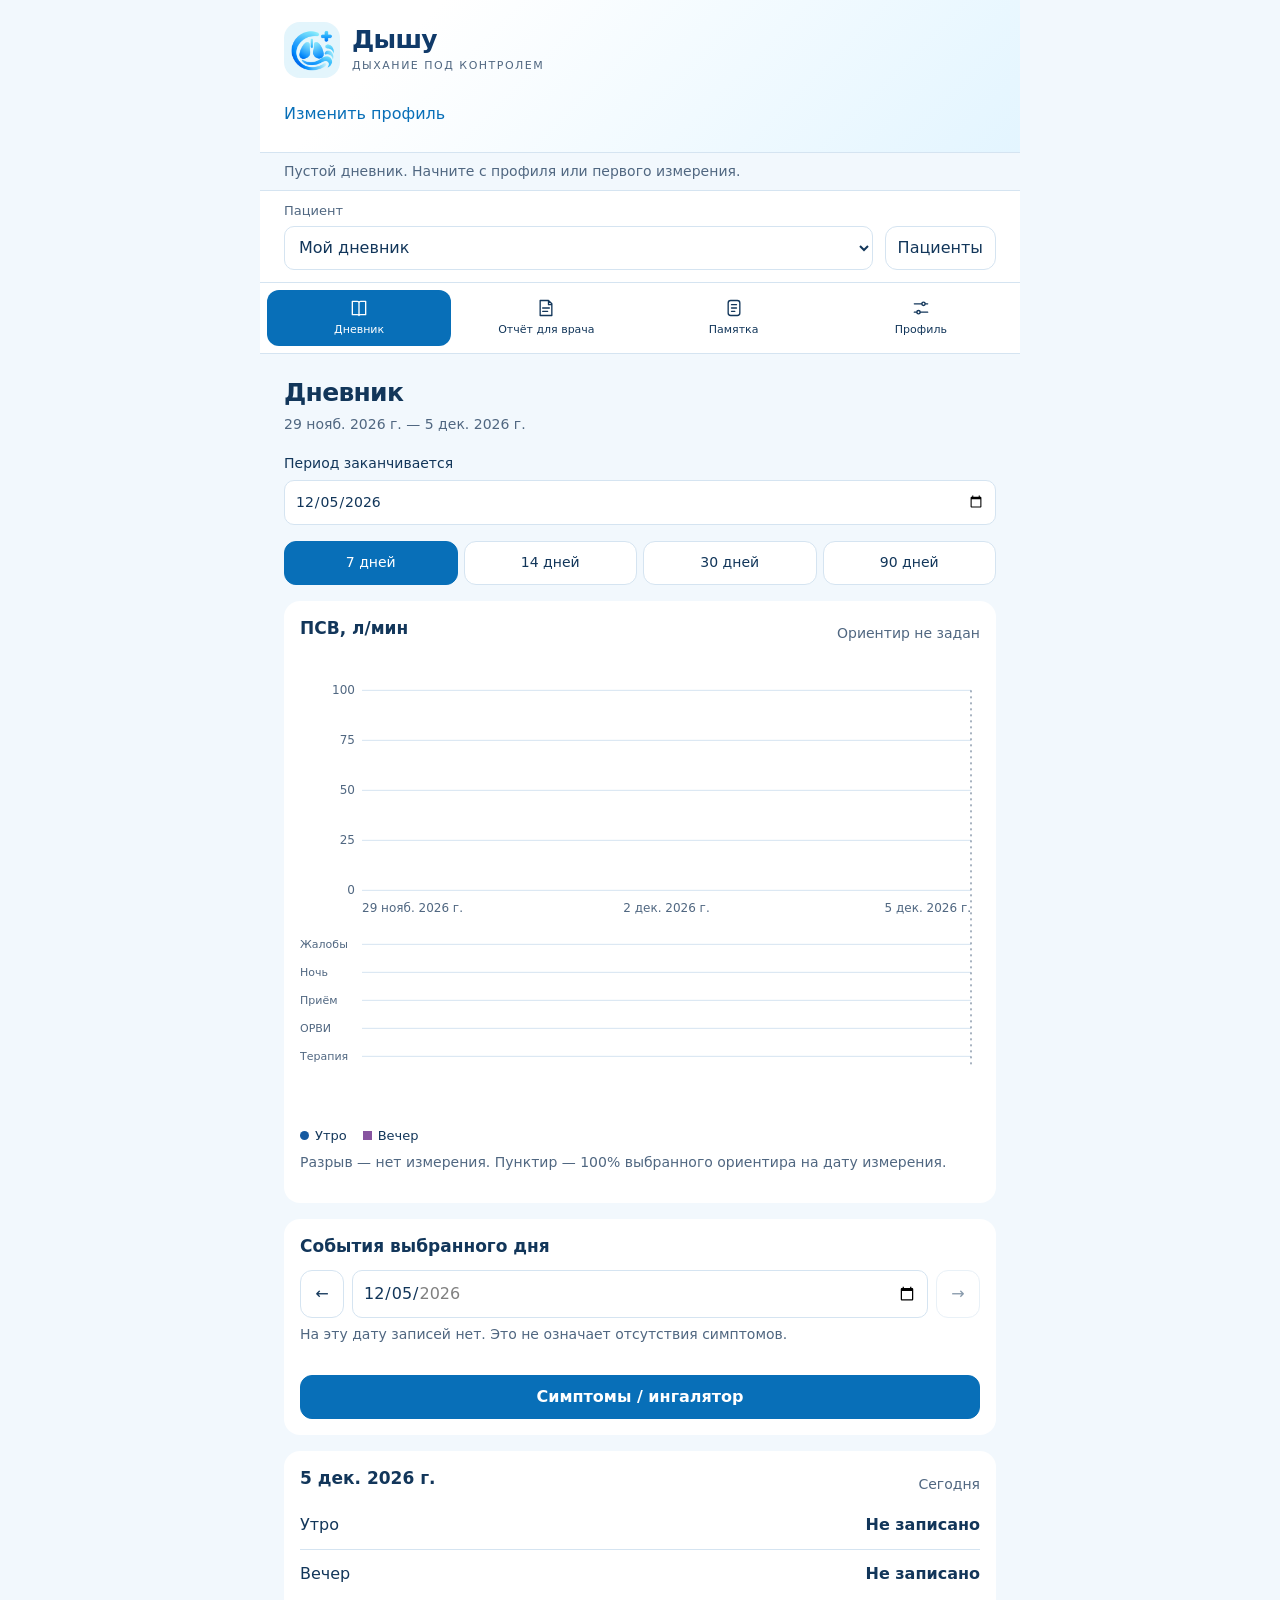
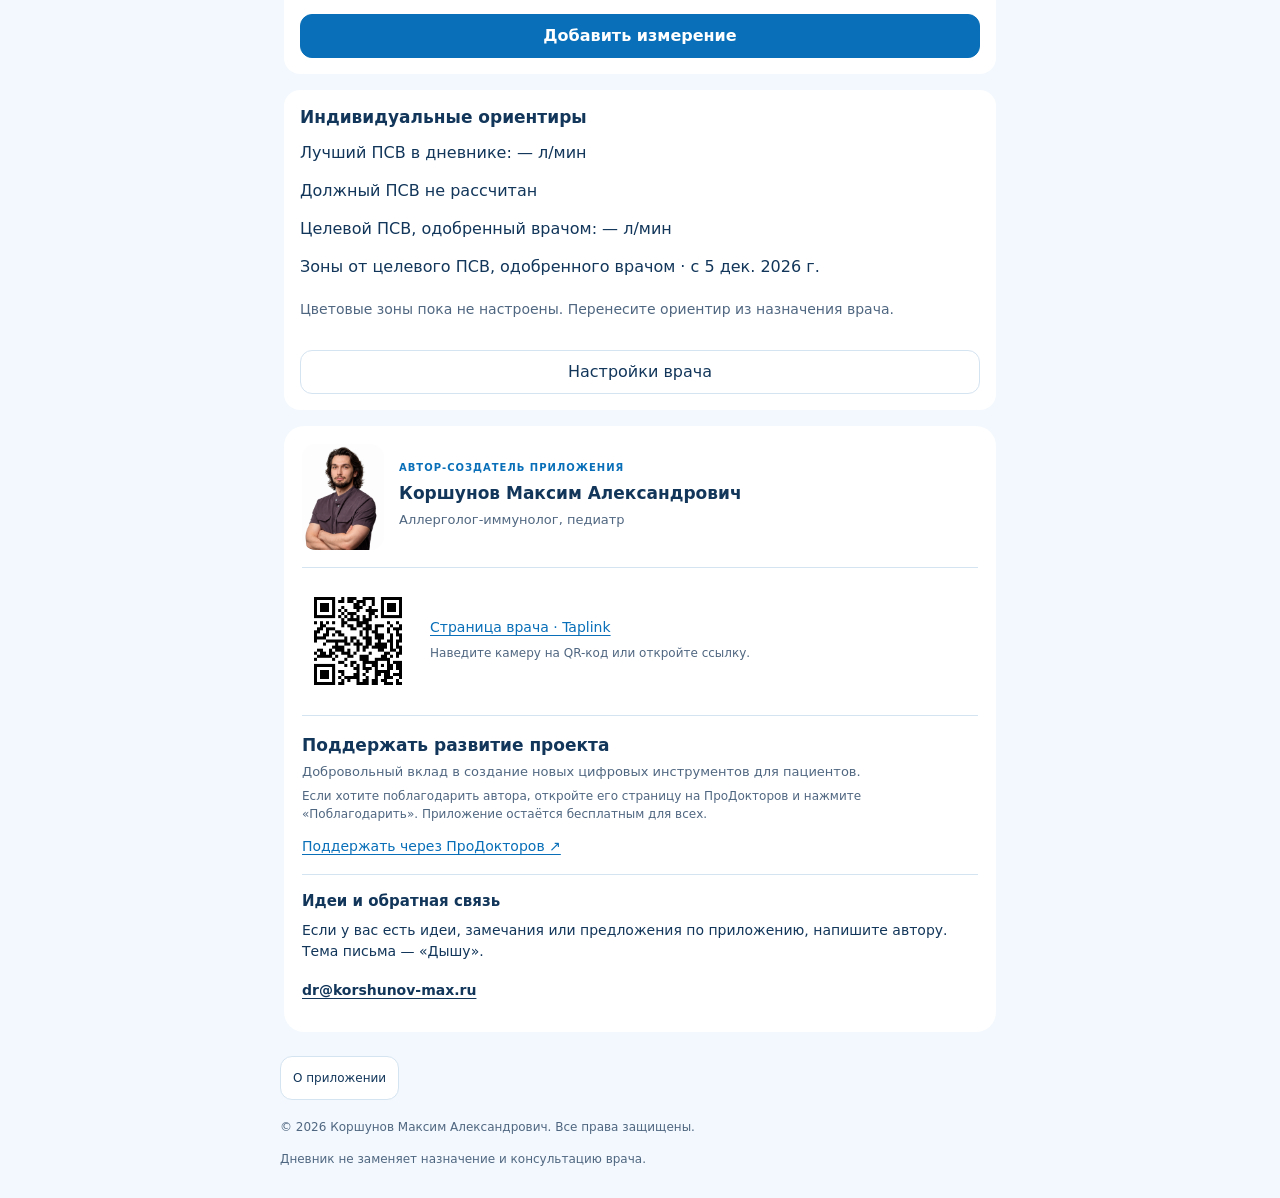
==== index.html @ 6de37eff "Refine patient-facing navigation, wording and iron categories" ====
<!doctype html><html lang="ru"><head><meta charset="utf-8"><meta name="viewport" content="width=device-width,initial-scale=1,viewport-fit=cover"><meta name="theme-color" content="#086fb8"><meta name="color-scheme" content="light"><meta name="apple-mobile-web-app-capable" content="yes"><meta name="apple-mobile-web-app-title" content="Дышу"><meta name="description" content="Личный дневник пикфлоуметрии с графиками и отчётом для врача. Данные на вашем устройстве."><meta http-equiv="Content-Security-Policy" content="default-src 'self'; script-src 'self'; style-src 'self' 'unsafe-inline'; img-src 'self' data:; connect-src 'self'; worker-src 'self'; manifest-src 'self'; object-src 'none'; base-uri 'none'; form-action 'none'"><title>Дышу — дневник пикфлоуметрии</title><link rel="manifest" href="./manifest.webmanifest"><link rel="icon" href="./icon-blue-192.png"><link rel="apple-touch-icon" href="./apple-touch-icon-blue.png"><link rel="stylesheet" href="./app.css"><link rel="stylesheet" href="./family-ui.css"></head><body><div id="pf-demo">
 <div class="pf-stage viz-dotted-background">
  <section class="pf-phone" aria-label="Мобильный дневник пикфлоуметрии">
   <header class="pf-header">
    <div class="pf-brand"><div class="pf-brand-title"><img class="pf-brand-icon" src="./icon-blue-192.png" width="56" height="56" alt=""><div class="pf-brand-copy"><strong>Дышу</strong><div class="pf-tag">Дыхание под контролем</div></div></div></div>
    <button disabled type="button" id="pf-edit-profile" class="pf-profile-link">Изменить профиль</button>
   </header>
   <div id="pf-loading" role="status">Открываем дневник…</div><div id="pf-storage-status" role="status" class="pf-storage"></div><div class="family-topbar"><aside id="pf-update-banner" class="pf-update-banner" hidden aria-label="Обновление приложения"><div><strong>Доступна новая версия «Дышу»</strong><p id="pf-update-message" role="status">Сохранённый дневник останется на устройстве.</p></div><button type="button" id="pf-update-now" class="pf-primary">Обновить приложение</button></aside><div class="pf-patient-switch"><label for="pf-profile">Пациент<select disabled id="pf-profile" aria-label="Выбрать пациента"><option value="adult">Мой дневник</option><option value="child">Дневник ребёнка</option></select></label><button disabled type="button" id="pf-patients">Пациенты</button></div><nav inert class="pf-tabs" aria-label="Разделы дневника"><button type="button" data-screen="graph" aria-pressed="true"><svg viewBox="0 0 24 24" fill="none" stroke="currentColor" stroke-width="1.6" stroke-linecap="round" stroke-linejoin="round" aria-hidden="true"><path d="M4 4h6c2 0 2 2 2 2s0-2 2-2h6v16h-6c-2 0-2 1-2 1s0-1-2-1H4ZM12 6v15"/></svg><span>Дневник</span></button><button type="button" data-screen="report" aria-pressed="false"><svg viewBox="0 0 24 24" fill="none" stroke="currentColor" stroke-width="1.6" stroke-linecap="round" stroke-linejoin="round" aria-hidden="true"><path d="M5 3h10l4 4v14H5Zm10 0v5h4M8 12h8m-8 4h6"/></svg><span>Отчёт для врача</span></button><button type="button" data-screen="guide" aria-pressed="false"><svg viewBox="0 0 24 24" fill="none" stroke="currentColor" stroke-width="1.6" stroke-linecap="round" stroke-linejoin="round" aria-hidden="true"><rect x="5" y="3" width="14" height="18" rx="3"/><path d="M9 8h6m-6 4h6m-6 4h4"/></svg><span>Памятка</span></button><button type="button" data-screen="settings" aria-pressed="false"><svg viewBox="0 0 24 24" fill="none" stroke="currentColor" stroke-width="1.6" stroke-linecap="round" stroke-linejoin="round" aria-hidden="true"><path d="M4 7h9m4 0h3M4 17h3m4 0h9"/><circle cx="15" cy="7" r="2"/><circle cx="9" cy="17" r="2"/></svg><span>Профиль</span></button></nav></div><main class="pf-content" inert>
    <section id="pf-patients-panel" hidden aria-labelledby="pf-patients-title">
     <h2 id="pf-patients-title" tabindex="-1">Пациенты</h2><p class="pf-sub">Выберите пациента, чтобы дополнить его дневник. Измерения, события, назначения и результаты опросников хранятся отдельно для каждого профиля.</p>
     <div id="pf-patient-list" class="pf-patient-list"></div>
     <button type="button" id="pf-patient-edit" class="pf-wide">Изменить выбранный профиль</button><button type="button" id="pf-patients-back" class="pf-profile-link">← Дневник</button>
    </section>
    <section id="pf-data-panel" hidden><button type="button" id="pf-data-back">← Профиль</button><h2>Данные и установка</h2><div class="family-data" data-app-name="Дышу">
<section class="family-data-card" data-family-section="device"><h3>Ваш дневник на этом устройстве</h3><p>Ваши записи хранятся только на вашем устройстве — в браузере или установленном приложении. Мы не отправляем их на серверы и не передаём автору приложения. Регистрация не нужна, облачной синхронизации нет. Чтобы перенести дневники на другое устройство, сохраните резервную копию.</p><p data-family-count></p><p data-family-save role="status">Проверяем сохранение…</p><div class="family-data-patient"><label>Пациент, чей дневник нужно удалить<select data-family-delete-patient aria-label="Пациент, чей дневник нужно удалить"></select></label><p class="family-data-note">Удалятся профиль и записи только выбранного пациента. Дневники остальных останутся. Перед удалением рекомендуем скачать резервную копию.</p><button type="button" id="pf-delete-patient" class="family-data-button">Удалить дневник пациента</button></div></section>
<section class="family-data-card" data-family-section="install"><h3>Установка приложения</h3><p data-family-install-help></p><p class="family-data-note" data-family-install-android><strong>Android:</strong> откройте приложение в Chrome → меню ⋮ → «Установить приложение» или «Добавить на главный экран».</p><p class="family-data-note" data-family-install-ios><strong>iPhone и iPad:</strong> откройте приложение в Safari → «Поделиться» → «На экран Домой» → «Добавить».</p><button type="button" id="pf-install" class="family-data-button family-data-primary" hidden>Установить приложение</button><p id="pf-install-status" class="family-data-note" role="status"></p></section>
<section class="family-data-card" data-family-section="update"><h3>Обновление и работа без интернета</h3><p>Дышу · версия <span id="pf-version">1.1.9</span></p><p id="pf-offline-status" role="status">Подготовка работы без интернета…</p><p class="family-data-note">Для первого открытия нужен интернет. После подготовки дневник доступен без сети; внешние ссылки требуют подключения.</p><button type="button" id="pf-check-update" class="family-data-button">Проверить обновления</button><button type="button" id="pf-update" class="family-data-button family-data-primary" hidden>Обновить приложение</button><p id="pf-update-check-status" role="status"></p></section>
<section class="family-data-card" data-family-section="backup"><h3>Резервная копия и перенос данных</h3><p>Копия содержит дневники всех пациентов. Сохраните её перед сменой устройства, переустановкой приложения или очисткой данных браузера.</p><button type="button" id="pf-backup" class="family-data-button family-data-primary">Скачать резервную копию</button><label class="family-data-file">Восстановить из файла<input type="file" id="pf-import" accept=".json,application/json"></label><div id="pf-import-preview" class="family-data-preview" hidden><p id="pf-import-description"></p><button type="button" id="pf-import-add" class="family-data-button family-data-primary">Добавить пациентов из копии</button><button type="button" id="pf-import-confirm" class="family-data-button">Заменить все данные</button><button type="button" id="pf-import-cancel" class="family-data-button">Отмена</button></div><p id="pf-data-message" role="status"></p><p class="family-data-note">Файл содержит медицинские сведения без шифрования. Храните его в доступном только вам месте. Подходит только копия приложения «Дышу».</p></section>

</div></section>
    <section id="pf-graph-panel">
     <h2>Дневник</h2><p class="pf-sub" id="pf-period"></p>
     <label class="pf-range-date">Период заканчивается<input type="date" id="pf-range-end"></label><div class="pf-range" aria-label="Период графика"><button type="button" data-days="7" aria-pressed="true">7 дней</button><button type="button" data-days="14" aria-pressed="false">14 дней</button><button type="button" data-days="30" aria-pressed="false">30 дней</button><button type="button" data-days="90" aria-pressed="false">90 дней</button></div>
     <div class="pf-box"><div class="pf-row"><h3>ПСВ, л/мин</h3><span class="pf-sub" id="pf-personal"></span></div><svg id="pf-chart" class="pf-chart" role="img" aria-label="Утренние и вечерние значения пиковой скорости выдоха"></svg><div class="pf-legend"><span><i class="pf-dot"></i>Утро</span><span><i class="pf-square"></i>Вечер</span></div><p class="pf-sub">Разрыв — нет измерения. Пунктир — 100% выбранного ориентира на дату измерения.</p></div>
     <div class="pf-box"><h3>События выбранного дня</h3><div class="pf-daynav"><button type="button" id="pf-prev-day" aria-label="Предыдущий день">←</button><input type="date" id="pf-timeline-date" aria-label="Дата на временной шкале" min="1900-01-01"><button type="button" id="pf-next-day" aria-label="Следующий день">→</button></div><div id="pf-timeline" aria-live="polite"></div><button type="button" id="pf-add-event" class="pf-primary pf-wide">Симптомы / ингалятор</button></div>
     <div class="pf-box"><div class="pf-row"><h3 id="pf-today-title">Сегодня</h3><span class="pf-sub">Сегодня</span></div><div id="pf-today"></div><button type="button" class="pf-primary pf-wide" id="pf-add">Добавить измерение</button></div>
     <div class="pf-box"><h3>Индивидуальные ориентиры</h3><div id="pf-reference-summary"></div><div id="pf-zone-legend" class="pf-zones"></div><button type="button" id="pf-configure" class="pf-wide">Настройки врача</button></div>

    </section>
        <section id="pf-guide-panel" hidden aria-labelledby="pf-guide-title">
     <button type="button" id="pf-guide-back">← Запись</button>
     <h2 id="pf-guide-title" style="margin-top:20px">Как измерять ПСВ</h2>
     <p class="pf-sub">Памятка по домашней пикфлоуметрии</p>
     <details class="pf-box" open>
      <summary><strong>Когда измерять</strong></summary>
      <p>Измеряйте ежедневно утром после пробуждения и вечером перед сном, примерно в одно и то же время.</p>
      <p>По возможности измеряйте до плановой ингаляции, по схеме врача. Если препарат уже использован, отметьте его название и время в дневнике.</p>
      <p><strong>Не откладывайте необходимую помощь ради измерения.</strong> При ухудшении действуйте по индивидуальному плану врача.</p>
      <p id="pf-guide-duration"></p>
      <p class="pf-sub">Продолжительность наблюдения задаёт врач в профиле. При необходимости наблюдение можно продлить.</p>
     </details>
     <details class="pf-box" open>
      <summary><strong>Как измерять</strong></summary>
      <ol class="pf-guide-steps">
       <li><strong>Подготовьте прибор.</strong> Присоедините мундштук согласно инструкции к своему пикфлоуметру. Используйте один и тот же прибор.</li>
       <li><strong>Верните бегунок к началу шкалы.</strong> Делайте это перед каждой попыткой.</li>
       <li><strong>Выпрямите спину.</strong> Измеряйте каждый раз в одинаковой позе — стоя или сидя.</li>
       <li><strong>Держите прибор правильно.</strong> Для обычного механического пикфлоуметра — горизонтально, не закрывая шкалу, бегунок и выходные отверстия пальцами. Следуйте инструкции к своей модели.</li>
       <li><strong>Сделайте максимально глубокий вдох.</strong></li>
       <li><strong>Плотно обхватите мундштук губами.</strong> Не закрывайте отверстие языком.</li>
       <li><strong>Резко, максимально быстро и сильно выдохните.</strong> Нужен короткий мощный выдох. Ребёнку можно предложить представить, что он одним резким выдохом гасит свечи на торте.</li>
       <li><strong>Посмотрите на положение бегунка.</strong> Введите результат в л/мин в поле соответствующей попытки.</li>
       <li><strong>Повторите до трёх правильных попыток.</strong> Перед каждой снова установите бегунок, глубоко вдохните и выполните резкий выдох. Если закашлялись или воздух прошёл мимо мундштука, повторите попытку и не используйте ошибочное значение.</li>
       <li><strong>Сохраните измерение.</strong> Приложение выберет лучший из введённых результатов автоматически.</li>
      </ol>
     </details>
     <details class="pf-box">
      <summary><strong>Если попытки отличаются</strong></summary>
      <p>Если два лучших результата отличаются более чем на 40 л/мин, проверьте технику. Приложение предложит добавить четвёртую и при необходимости пятую попытку.</p>
      <p>Всего — до пяти попыток. Если разброс сохраняется, сохраните результаты с отметкой о расхождении и обсудите технику с врачом. Не продолжайте бесконечно добиваться одинаковых цифр.</p>
      <p class="pf-sub">Близкие результаты сами по себе не гарантируют правильную технику. При головокружении или ухудшении самочувствия прекратите манёвры.</p>
     </details>
     <button type="button" class="pf-wide" data-open-data>Данные и установка</button><button type="button" id="pf-guide-videos" class="pf-wide" aria-expanded="false" aria-controls="pf-guide-videos-content">Полезные видеоинструкции от автора</button>
     <div id="pf-guide-videos-content" class="pf-box" hidden>
      <p>Раздел дополнится видеоинструкциями от автора:</p>
      <ul>
       <li>по использованию пикфлоуметров;</li>
       <li>по использованию небулайзера;</li>
       <li>по использованию различных устройств для доставки препаратов базисной терапии;</li>
       <li>по проведению оценки функции внешнего дыхания на приёме врача.</li>
      </ul>
     </div>
     <button type="button" id="pf-guide-done" class="pf-primary pf-wide">← Запись</button>
    </section>

<section id="pf-entry-panel" hidden>
     <button type="button" id="pf-entry-back">← Дневник</button>
     <h2 id="pf-entry-title">Новая запись</h2><div class="pf-chips" aria-label="Тип записи"><button type="button" data-mode="pef" aria-pressed="true">Измерение ПСВ</button><button type="button" data-mode="event" aria-pressed="false">Симптомы / ингалятор</button></div><p class="pf-sub" id="pf-entry-hint">Три попытки · сохраняется лучший результат</p>
     <form id="pf-form" novalidate>
      <div class="pf-grid"><label>Дата<input id="pf-date" type="date" min="1900-01-01"></label><label id="pf-slot-label">Измерение<select id="pf-slot"><option value="pm">Вечер</option><option value="am">Утро</option></select></label><label id="pf-event-time-label" hidden>Время события<input id="pf-event-time" type="time" value="12:00"></label></div>
      <div id="pf-event-kind-wrap" class="pf-box" hidden><fieldset id="pf-event-kind" class="pf-multiple"><legend>Что произошло</legend><p class="pf-sub">Можно отметить несколько вариантов.</p><label><input type="checkbox" value="symptoms" checked><span>Самочувствие / применение препарата</span></label><label><input type="checkbox" value="infection"><span>ОРВИ / инфекция — отметка пациента</span></label><label><input type="checkbox" value="therapy"><span>Изменение назначенной терапии</span></label><label><input type="checkbox" value="note"><span>Другое событие</span></label></fieldset></div>
      <div id="pf-pef-fields">
      <button type="button" class="pf-wide" id="pf-guide-entry">Как правильно измерить ПСВ</button>
      <div id="pf-guide-invitation" class="pf-box"><strong>Первое измерение?</strong><p class="pf-sub">Прочитайте короткую памятку перед началом.</p><div class="pf-row"><button type="button" id="pf-guide-first">Прочитать памятку</button><button type="button" id="pf-guide-dismiss">Больше не показывать</button></div></div>
      <div class="pf-attempts"><label>Попытка 1<input id="pf-a1" type="number" inputmode="numeric" min="1" step="1" placeholder="—"></label><label>Попытка 2<input id="pf-a2" type="number" inputmode="numeric" min="1" step="1" placeholder="—"></label><label>Попытка 3<input id="pf-a3" type="number" inputmode="numeric" min="1" step="1" placeholder="—"></label></div>
      <div class="pf-attempts" id="pf-extra-attempts"><label id="pf-a4-label" hidden>Попытка 4<input id="pf-a4" type="number" inputmode="numeric" min="1" step="1" placeholder="—"></label><label id="pf-a5-label" hidden>Попытка 5<input id="pf-a5" type="number" inputmode="numeric" min="1" step="1" placeholder="—"></label></div>
      <p id="pf-repeatability" class="pf-sub" aria-live="polite" hidden></p><button type="button" id="pf-add-attempt" hidden>Добавить попытку</button><button type="button" id="pf-remove-attempt" hidden>Убрать пустую попытку</button>
      <div class="pf-box pf-row" aria-live="polite"><span>Лучший результат</span><span><strong class="pf-best" id="pf-best">—</strong> л/мин</span></div>
      </div>
      <div id="pf-feedback" class="pf-zone" hidden></div>
      <div class="pf-box"><fieldset id="pf-symptom" class="pf-multiple"><legend>Самочувствие</legend><p class="pf-sub">Можно отметить несколько симптомов. «Жалоб нет» и «Не отмечено» выбираются отдельно.</p><label><input type="checkbox" value="unknown" checked><span>Не отмечено</span></label><label><input type="checkbox" value="none"><span>Жалоб нет</span></label><label><input type="checkbox" value="cough"><span>Кашель</span></label><label><input type="checkbox" value="wheeze"><span>Свистящее дыхание</span></label><label><input type="checkbox" value="breathless"><span>Одышка</span></label><label><input type="checkbox" value="severe"><span>Тяжело дышать и говорить</span></label></fieldset><label style="margin-top:12px">Пробуждение из-за симптомов в ночь на эту дату<select id="pf-night"><option value="unknown">Не отмечено</option><option value="yes">Да</option><option value="no">Нет</option></select></label><label style="margin-top:12px">Препарат для облегчения симптомов<select id="pf-reliever"><option value="unknown">Не отмечено</option><option value="no">Не использовал</option><option value="yes">Использовал</option></select></label></div>
      <div class="pf-box"><h3>Применение препаратов</h3><div class="pf-chips" aria-label="Выбрать использованный препарат"><button type="button" data-med="salbutamol" aria-pressed="false">Сальбутамол</button><button type="button" data-med="berodual" aria-pressed="false">Беродуал</button><button type="button" data-med="smart" aria-pressed="false">Мой препарат SMART</button></div><p id="pf-smart-hint" class="pf-sub"></p><div id="pf-med-details"></div></div>
      <div class="pf-box"><label id="pf-context-wrap">ПСВ относительно ингаляции<select id="pf-context"><option value="unknown">Не указано</option><option value="before">До ингаляции</option><option value="after">После ингаляции</option></select></label><label style="margin-top:14px">Заметка<textarea id="pf-note" rows="2" maxlength="160" placeholder="Нагрузка, простуда, контакт с аллергеном…"></textarea></label></div>
      <p id="pf-error" class="pf-error" role="alert"></p><button class="pf-primary pf-wide" type="button" id="pf-save">Сохранить в дневник</button><button type="button" id="pf-new-event" class="pf-wide" hidden>Ещё одно событие</button>
     </form>
    </section>
    <section id="pf-settings-panel" class="pf-settings" hidden>
     <h2>Настройки врача</h2><p class="pf-sub">Перенесите назначения со своего плана лечения</p>
     <div class="pf-box"><h3>Пациент</h3><label>Имя или псевдоним<input id="pf-patient-name" maxlength="80" autocomplete="off"></label><label>Дата рождения (необязательно)<input id="pf-birth" type="date"></label><p class="pf-sub">Дата рождения помогает определять возраст для опросников. Без неё указывайте возраст на дату назначения и заполнения вручную.</p></div>
     <div class="pf-box"><h3>Продолжительность наблюдения дома</h3><label>Назначенная длительность, дней<input id="pf-monitor-days" type="number" min="1" max="365" step="1" placeholder="Не указана"></label><p class="pf-sub">Например, 14–21 день по назначению врача. Срок можно увеличить при продолжении наблюдения; прежние записи сохраняются.</p></div>
     <div class="pf-box"><h3>Ориентиры ПСВ</h3><p id="pf-observed" class="pf-sub"></p>
      <input id="pf-confirmed" type="hidden">
      <div class="pf-grid"><label>Возраст, лет<input id="pf-age" type="number" min="0" max="120" step="1"></label><label>Рост, см<input id="pf-height" type="number" min="1" max="250" step="0.1"></label></div>
      <label id="pf-sex-label">Таблица по полу<select id="pf-sex"><option value="">Выберите для возраста от 15 лет</option><option value="female">Женская</option><option value="male">Мужская</option></select></label>
      <div id="pf-predicted-preview" aria-live="polite"></div>
      <label>Как задаётся ориентир врача<select id="pf-target-mode"><option value="manual">Врач вводит вручную</option><option value="table">Использовать должный ПСВ по таблице</option></select></label>
      <label>Целевой ПСВ, одобренный врачом, л/мин<input id="pf-target" type="number" min="1" step="1"></label>
      <label>Основание оценки<input id="pf-source" type="text" maxlength="120" placeholder="Таблица / формула / заключение на приёме"></label>
      <p class="pf-sub">Должный ПСВ — ориентир по предоставленным врачом таблицам. Целевой ПСВ и основу цветовых зон согласуйте с врачом. Максимум дневника сам по себе не меняет границы зон. Возраст и рост относятся к дате применения настроек.</p>
     </div>
     <div class="pf-box"><h3>Основа цветовых зон</h3>
      <label>100% — это<select id="pf-basis"><option value="target">Целевой ПСВ, одобренный врачом</option><option value="predicted">Должный ПСВ по таблице</option><option value="confirmed" id="pf-legacy-basis" disabled hidden>Прежний личный лучший — выберите новую основу</option></select></label>
      <div class="pf-grid"><label>Зелёная зона от, %<input id="pf-green" type="number" min="1" max="100" step="1"></label><label>Красная зона ниже, %<input id="pf-red" type="number" min="1" max="99" step="1"></label></div>
      <div id="pf-zone-preview" class="pf-zones" aria-live="polite"></div>
      <label>Применять настройки и назначение с даты<input id="pf-effective" type="date" min="1900-01-01"></label>
      <p class="pf-sub">Зоны до этой даты сохраняются. Жёлтая зона находится между красной и зелёной границами. Должный ПСВ рассчитывается по возрасту, росту и выбранной таблице; вне её диапазона использовать его как основу зон нельзя.</p>
     </div>
          <div class="pf-box" id="pf-baseline-settings">
      <h3>Назначенная базисная терапия</h3>
      <label>Назначение врача<select id="pf-baseline-status"><option value="unknown">Не указано</option><option value="prescribed">Препарат назначен</option><option value="none">Не назначена / отменена врачом</option></select></label>
      <div id="pf-baseline-fields" hidden><label>Препарат из назначения врача<select id="pf-baseline-picker"><option value="">Другой препарат / ручной ввод</option></select></label><p class="pf-sub">Выбирайте только назначенный врачом вариант. Концентрация препарата не определяет количество ингаляций или частоту приёма.</p><p id="pf-baseline-picker-status" class="pf-sub" role="status"></p>
       <label>Название препарата<input id="pf-baseline-name" type="text" maxlength="120" placeholder="Из назначения врача"></label>
       <button type="button" id="pf-baseline-smart" class="pf-wide">Взять препарат из настройки SMART</button>
       <label>Дозировка и форма препарата<input id="pf-baseline-strength" type="text" maxlength="120" placeholder="Как указано на препарате и в назначении"></label>
       <label>Назначенная схема приёма<textarea id="pf-baseline-schedule" rows="3" maxlength="300" placeholder="Количество за один приём, кратность и время — из назначения врача"></textarea></label>
      </div>
      <p class="pf-sub">Перенесите назначение врача. Название обязательно; неизвестные дозировку и схему можно оставить пустыми. Приложение не подбирает дозы. Назначение будет показано в отчёте отдельно от записанных применений.</p>
      <p class="pf-sub">Изменения действуют с даты применения настроек. Чтобы сохранить прежнюю схему за предыдущие дни, укажите дату начала новой.</p>
     </div>

<div class="pf-box"><h3>Назначенная SMART-терапия</h3>
      <label class="pf-check"><input type="checkbox" id="pf-smart-enabled">SMART назначена врачом</label>
      <div id="pf-smart-config"><label>Комбинация ИГКС/формотерол<select id="pf-smart-name"><option value="budesonide">Будесонид / формотерол · Симбикорт</option><option value="beclometasone">Беклометазон / формотерол · Фостер</option></select></label><label>Препарат и дозировка из назначения<select id="pf-smart-picker"></select></label><label id="pf-smart-custom" hidden>Другой назначенный ингалятор и дозировка<input id="pf-smart-product" type="text" maxlength="100" placeholder="Перенести из назначения врача"></label></div>
      <p class="pf-sub">Комбинацию, устройство, дозировку и допустимость по возрасту определяет врач. Приложение не рассчитывает дозы. Выбор препарата не является назначением схемы SMART. Фостер 200/6 и Симбикорт 320/9 не предлагаются для облегчения симптомов в режиме SMART.</p>
     </div>
     <button type="button" class="pf-wide" data-open-data>Данные и установка</button>
<div class="pf-box pf-reminders"><h3>Напоминания о ПСВ</h3>
 <p class="pf-sub">Выберите удобное время для текущего дневника. Оповещения будут приходить из календаря телефона после добавления событий.</p>
 <p id="pf-reminder-period" class="pf-sub" role="status"></p>
 <div class="pf-grid"><label>Утро<input type="time" id="pf-reminder-am" value="08:00" required></label><label>Вечер<input type="time" id="pf-reminder-pm" value="21:00" required></label></div>
 <button type="button" id="pf-reminder-save" class="pf-wide">Сохранить время напоминаний</button>
 <button type="button" id="pf-reminder-export" class="pf-wide">Скачать для календаря (.ics)</button>
 <p id="pf-reminder-status" class="pf-sub" role="status"></p>
 <details><summary>Как включить оповещения</summary>
 <ol><li>В разделе «Продолжительность наблюдения дома» укажите назначенную длительность. Укажите дату в поле «Применять настройки и назначение с даты» и сохраните профиль. Эта дата считается первым днём наблюдения.</li><li>Скачайте файл и добавьте события в календарь. В нём только будущие напоминания до последнего дня наблюдения включительно. Имя пациента, показатели и записи дневника в файл не включаются.</li><li>Проверьте утреннее и вечернее время, дату окончания повторов, наличие напоминания в момент события и разрешение на уведомления у календаря.</li><li>Если файл не открывается на телефоне, импортируйте его через функцию импорта вашего календаря на компьютере либо создайте два ежедневных напоминания вручную с той же датой окончания.</li></ol>
 <p class="pf-sub">Время задаётся как местное время календаря. После смены часового пояса проверьте расписание. Приложение не может проверить, завершён ли импорт и разрешены ли уведомления.</p>
 <p class="pf-sub"><strong>Если раньше вы добавили бессрочные напоминания:</strong> удалите прежние две серии целиком в календаре перед импортом нового файла. Обновление приложения не сокращает их автоматически.</p>
 <p class="pf-sub">Изменение времени или срока здесь не обновляет уже добавленные события. Измените серии в календаре либо удалите их и импортируйте новый файл. Для нового курса согласуйте дату и длительность с врачом. Напоминания не проверяют, внесли ли вы уже ПСВ.</p>
 </details>
</div>
<p id="pf-settings-error" class="pf-error" role="alert"></p><button type="button" id="pf-settings-save" class="pf-primary pf-wide">Сохранить профиль и назначения</button>
    </section>
    <section id="pf-report-panel" hidden>
     <h2>К следующему приёму</h2><p class="pf-sub">Сводка из записей пациента</p>
     <label>Период заканчивается<input type="date" id="pf-range-end-report"></label><button type="button" id="pf-print" class="pf-primary pf-wide">Печать / сохранить PDF</button><div class="pf-range" aria-label="Период отчёта"><button type="button" data-days="7" aria-pressed="true">7 дней</button><button type="button" data-days="14" aria-pressed="false">14 дней</button><button type="button" data-days="30" aria-pressed="false">30 дней</button><button type="button" data-days="90" aria-pressed="false">90 дней</button></div>
     <div class="pf-box"><div id="pf-summary"></div></div>
     <div class="pf-box"><h3>Контроль астмы · опросники</h3><p class="pf-sub">Ответы и результаты по датам. Шкалы оцениваются отдельно от ПСВ.</p><button type="button" id="pf-control-new" class="pf-primary pf-wide">Пройти опросник</button><div id="pf-control-report"></div></div>
     <div class="pf-box"><h3>Индивидуальные ориентиры</h3><div id="pf-report-reference"></div></div>
     <div class="pf-box"><h3>ПСВ и события за период</h3><svg id="pf-report-chart" class="pf-chart" role="img" aria-label="ПСВ и события за период отчёта"></svg><p class="pf-sub">Круги — утро, квадраты — вечер. Нижние строки — количество отмеченных событий. Совпадение по времени не устанавливает причину.</p></div>
     <div class="pf-box"><h3>Назначенная базисная терапия</h3><div id="pf-baseline-report"></div></div>
     <div class="pf-box"><h3>Применение препаратов</h3><div id="pf-med-summary"></div></div>
     <div class="pf-box"><details><summary>Настройки и метод подсчёта</summary><div id="pf-report-method"></div></details></div>
     <div class="pf-box"><details><summary>Подробные записи</summary><div id="pf-records"></div></details></div>
     <p class="pf-sub" style="margin-top:16px">Чтобы получить PDF, нажмите «Печать / сохранить PDF» и выберите сохранение в системном меню.</p>
    </section>
    <section id="pf-control-panel" hidden>
     <h2>Контроль астмы</h2><p class="pf-sub">Выберите один ответ на каждый вопрос. Баллы рассчитываются автоматически.</p>
     <div class="pf-box">
      <div class="pf-grid"><label>Дата заполнения<input id="pf-control-date" type="date" min="1900-01-01"></label><label>Возраст на эту дату, полных лет<input id="pf-control-age" type="number" min="0" max="120" step="1"></label></div>
      <label class="pf-score-item">Опросник<select id="pf-control-type"></select></label>
      <p id="pf-control-age-note" class="pf-sub"></p>
      <p id="pf-control-period" class="pf-sub"></p><p id="pf-control-respondent" class="pf-sub"></p>
      <details><summary>Русский бланк и источник</summary><p id="pf-control-source" class="pf-sub"></p><p id="pf-control-url" class="pf-source-url"></p><p class="pf-sub">Адрес оригинального бланка можно выделить и скопировать.</p></details>
     </div>
     <div class="pf-box"><h3 id="pf-control-heading">Вопросы</h3><p id="pf-control-instructions" class="pf-sub"></p><p id="pf-control-translation" class="pf-sub" hidden></p><details id="pf-control-eligibility" hidden><summary>Для кого предназначен TRACK</summary><p id="pf-control-eligibility-text" class="pf-sub"></p></details><div id="pf-control-points"></div><p id="pf-control-copyright" class="pf-sub"></p></div>
     <div class="pf-box" id="pf-control-reliever-wrap"><label>Препарат облегчения на дату заполнения<select id="pf-control-reliever"><option value="unknown">Не уточнён</option><option value="saba">КДБА, например сальбутамол</option><option value="ics_formoterol">ИГКС / формотерол, включая SMART</option><option value="ics_saba">ИГКС / КДБА</option><option value="other">Другой препарат — уточнить с врачом</option></select></label></div>
     <div class="pf-box" id="pf-control-result" aria-live="polite"></div>
     <p id="pf-control-error" class="pf-error" role="alert"></p><button type="button" id="pf-control-save" class="pf-primary pf-wide">Сохранить результат в отчёт</button><button type="button" id="pf-control-back" class="pf-wide">← Отчёт для врача</button>
    </section>
    <p id="pf-status" class="pf-sub" role="status" aria-live="polite"></p>
    <section class="pf-box pf-author" aria-label="Автор-создатель приложения">
   <div class="pf-author-head"><img class="pf-author-photo" src="./author-photo.png" width="82" height="106" alt="Коршунов Максим Александрович — автор-создатель приложения"><div><p class="pf-author-eyebrow">Автор-создатель приложения</p><h3>Коршунов Максим Александрович</h3><p class="pf-author-note">Аллерголог-иммунолог, педиатр</p></div></div>
   <div class="pf-author-qr"><a href="https://taplink.cc/dr.korshunovmax" target="_blank" rel="noopener noreferrer" aria-label="Открыть Taplink Коршунова Максима Александровича"><img src="./author-qr.png" width="112" height="112" alt="QR-код на Taplink врача"></a><div><a href="https://taplink.cc/dr.korshunovmax" target="_blank" rel="noopener noreferrer">Страница врача · Taplink</a><p class="pf-author-small">Наведите камеру на QR-код или откройте ссылку.</p></div></div>
   <div class="pf-support"><h3>Поддержать развитие проекта</h3><p class="pf-author-note">Добровольный вклад в создание новых цифровых инструментов для пациентов.</p><p class="pf-author-small">Если хотите поблагодарить автора, откройте его страницу на ПроДокторов и нажмите «Поблагодарить». Приложение остаётся бесплатным для всех.</p><a href="https://prodoctorov.ru/moskva/vrach/1203299-korshunov/" target="_blank" rel="noopener noreferrer" class="pf-support-link">Поддержать через ПроДокторов ↗</a></div>
   <div class="family-feedback"><h3>Идеи и обратная связь</h3><p>Если у вас есть идеи, замечания или предложения по приложению, напишите автору. Тема письма — «Дышу».</p><a href="mailto:dr@korshunov-max.ru?subject=%D0%94%D1%8B%D1%88%D1%83">dr@korshunov-max.ru</a></div>
  </section>
   </main>
      <dialog id="pf-about" aria-labelledby="pf-about-title">
    <button type="button" id="pf-about-close" autofocus>← Дневник</button>
    <h2 id="pf-about-title">О приложении</h2>
    <p>«Дышу» — дневник домашней пикфлоуметрии для взрослых и детей с бронхиальной астмой. Он помогает записывать измерения ПСВ, симптомы и применение ингаляторов, следить за динамикой на графиках и готовить отчёт к приёму врача.</p>


    <h3>Ваш дневник — на вашем устройстве</h3><p>Приложение работает без регистрации. Записи сохраняются в этом браузере и не отправляются врачу автоматически. Резервную копию можно сохранить в разделе «Профиль», а отчёт — показать на приёме.</p>
    <p class="pf-sub">Ориентиры ПСВ и лечение определяет врач. Дневник помогает наблюдать за состоянием и не заменяет индивидуальный план лечения.</p>
    <h3>Авторские права</h3>
    <p class="pf-sub">© 2026 Коршунов Максим Александрович. Все права защищены.</p><p class="pf-sub">Оригинальный программный код, тексты, элементы интерфейса и графические материалы приложения, исключительные права на которые принадлежат правообладателю, Коршунову Максиму Александровичу, охраняются законодательством Российской Федерации об интеллектуальной собственности.</p><p class="pf-sub">Использование охраняемых материалов без разрешения правообладателя не допускается, за исключением случаев, предусмотренных законодательством РФ и условиями предоставленной лицензии.</p><p class="pf-sub">Права на сторонние материалы, включая клинические рекомендации, публикации, опросники ACT, c-ACT и TRACK и таблицы, принадлежат соответствующим правообладателям.</p><p class="pf-sub"><strong>По вопросам использования интеллектуальной собственности и сотрудничества:</strong><br><a href="mailto:dr@korshunov-max.ru">dr@korshunov-max.ru</a></p>
    <section class="pf-box pf-author" aria-label="Автор-создатель приложения">
   <div class="pf-author-head"><img class="pf-author-photo" src="./author-photo.png" width="82" height="106" alt="Коршунов Максим Александрович — автор-создатель приложения"><div><p class="pf-author-eyebrow">Автор-создатель приложения</p><h3>Коршунов Максим Александрович</h3><p class="pf-author-note">Аллерголог-иммунолог, педиатр</p></div></div>
   <div class="pf-author-qr"><a href="https://taplink.cc/dr.korshunovmax" target="_blank" rel="noopener noreferrer" aria-label="Открыть Taplink Коршунова Максима Александровича"><img src="./author-qr.png" width="112" height="112" alt="QR-код на Taplink врача"></a><div><a href="https://taplink.cc/dr.korshunovmax" target="_blank" rel="noopener noreferrer">Страница врача · Taplink</a><p class="pf-author-small">Наведите камеру на QR-код или откройте ссылку.</p></div></div>
   <div class="pf-support"><h3>Поддержать развитие проекта</h3><p class="pf-author-note">Добровольный вклад в создание новых цифровых инструментов для пациентов.</p><p class="pf-author-small">Если хотите поблагодарить автора, откройте его страницу на ПроДокторов и нажмите «Поблагодарить». Приложение остаётся бесплатным для всех.</p><a href="https://prodoctorov.ru/moskva/vrach/1203299-korshunov/" target="_blank" rel="noopener noreferrer" class="pf-support-link">Поддержать через ПроДокторов ↗</a></div>
   <div class="family-feedback"><h3>Идеи и обратная связь</h3><p>Если у вас есть идеи, замечания или предложения по приложению, напишите автору. Тема письма — «Дышу».</p><a href="mailto:dr@korshunov-max.ru?subject=%D0%94%D1%8B%D1%88%D1%83">dr@korshunov-max.ru</a></div>
  </section>
   </dialog>
<div class="pf-footer"><button type="button" data-open-about>О приложении</button><p>© 2026 Коршунов Максим Александрович. Все права защищены.</p><p>Дневник не заменяет назначение и консультацию врача.</p></div>

  </section>
 </div>
</div>
<noscript>Для дневника включите JavaScript в браузере.</noscript><script src="./storage.js"></script><script src="./entry-options.js"></script><script src="./family-data.js"></script><script src="./update-check.js"></script><script src="./family-about.js"></script><script src="./app.js"></script><script src="./install.js"></script></body></html>
---- app.css ----
#pf-demo { --pf-bg:light-dark(#f3f7f6,#152522); --pf-paper:light-dark(#ffffff,#1b302b); --pf-text:light-dark(#183f36,#e7f3ed); --pf-muted:light-dark(#556b64,#b2c7bc); --pf-line:light-dark(#d8e5df,#3b534a); --pf-accent:light-dark(#17614e,#96d9bd); --pf-on:light-dark(#ffffff,#102c23); --pf-am:light-dark(#155aa1,#8bbcf4); --pf-pm:light-dark(#8754a0,#d9a2ef); --pf-green:light-dark(#e0f2e7,#244438); --pf-yellow:light-dark(#fff0cb,#493e24); --pf-red:light-dark(#f9e2de,#4f302b); --pf-danger:light-dark(#9d2c27,#ffb4a7); color:var(--pf-text); font:16px/1.5 system-ui,sans-serif; }
#pf-demo * { box-sizing:border-box; }
#pf-demo .pf-stage { padding:16px 8px; }
#pf-demo .pf-phone { max-width:438px; margin:auto; background:var(--pf-bg); border:1px solid var(--pf-line); border-radius:26px; overflow:hidden; }
#pf-demo .pf-header { padding:22px 22px 14px; background:var(--pf-paper); }
#pf-demo .pf-brand { display:flex; justify-content:space-between; gap:12px; align-items:center; }
#pf-demo .pf-brand strong { font-size:23px; font-weight:650; letter-spacing:-.7px; }
#pf-demo .pf-demo-label { font-size:12px; padding:3px 9px; border:1px solid var(--pf-line); border-radius:20px; }
#pf-demo .pf-header select { margin-top:12px; width:100%; }
#pf-demo button,#pf-demo select,#pf-demo input,#pf-demo textarea { font:inherit; color:var(--pf-text); }
#pf-demo button,#pf-demo select { min-height:44px; }
#pf-demo button { padding:9px 12px; border:1px solid var(--pf-line); border-radius:12px; background:var(--pf-paper); }
#pf-demo button[aria-pressed=true],#pf-demo .pf-primary { background:var(--pf-accent); color:var(--pf-on); border-color:var(--pf-accent); }
#pf-demo input,#pf-demo select,#pf-demo textarea { background:var(--pf-paper); border:1px solid var(--pf-line); border-radius:10px; padding:10px; min-width:0; }
#pf-demo label { display:block; font-size:14px; }
#pf-demo label input,#pf-demo label select,#pf-demo label textarea { display:block; width:100%; margin-top:6px; }
#pf-demo .pf-content { padding:20px; }
#pf-demo h2 { font:650 24px/1.2 system-ui,sans-serif; margin:0 0 6px; letter-spacing:-.6px; }
#pf-demo h3 { font:600 16px/1.4 system-ui,sans-serif; margin:0 0 12px; }
#pf-demo p { margin:6px 0 14px; }
#pf-demo .pf-sub { color:var(--pf-muted); font-size:13px; }
#pf-demo .pf-box { padding:16px; background:var(--pf-paper); border-radius:16px; margin-top:16px; }
#pf-demo .pf-row { display:flex; align-items:center; justify-content:space-between; gap:10px; flex-wrap:wrap; }
#pf-demo .pf-grid { display:grid; grid-template-columns:1fr 1fr; gap:12px; }
#pf-demo .pf-attempts { display:grid; grid-template-columns:repeat(3,1fr); gap:8px; margin:16px 0; }
#pf-demo .pf-attempts input { text-align:center; padding:10px 2px; font-size:22px; }
#pf-demo .pf-best { font-size:32px; font-weight:650; font-variant-numeric:tabular-nums; }
#pf-demo .pf-wide { width:100%; margin-top:16px; }
#pf-demo .pf-tabs { display:grid; grid-template-columns:repeat(4,1fr); background:var(--pf-paper); padding:8px 10px 12px; border-top:1px solid var(--pf-line); gap:4px; }
#pf-demo .pf-chips { display:flex; flex-wrap:wrap; gap:8px; margin:12px 0; }
#pf-demo .pf-chips button { flex:1 1 120px; font-size:14px; }
#pf-demo button:disabled { opacity:.5; }
#pf-demo .pf-settings label { margin-top:12px; }
#pf-demo .pf-zones { display:grid; gap:6px; margin-top:12px; }
#pf-demo .pf-zones .pf-zone { margin:0; }
#pf-demo .pf-med-row { padding:12px 0; border-top:1px solid var(--pf-line); }
#pf-demo .pf-med-row label { margin-top:8px; }
#pf-demo .pf-tabs button { display:flex; align-items:center; justify-content:center; flex-direction:column; gap:4px; border:0; font-size:12px; min-width:0; padding:8px 2px; }
#pf-demo .pf-tabs svg { width:18px; height:18px; }
#pf-demo .pf-range { display:flex; gap:6px; margin:16px 0; }
#pf-demo .pf-range button { flex:1; padding:7px; font-size:14px; }
#pf-demo .pf-chart { width:100%; height:410px; display:block; }
#pf-demo .pf-daynav { display:grid; grid-template-columns:44px 1fr 44px; gap:8px; margin-top:12px; }
#pf-demo .pf-daynav input { width:100%; }
#pf-demo .pf-metric { display:flex; justify-content:space-between; gap:12px; padding:9px 0; border-bottom:1px solid var(--pf-line); }
#pf-demo .pf-metric strong { text-align:right; font-variant-numeric:tabular-nums; }
#pf-demo .pf-metric span { font-size:14px; }
#pf-demo .pf-logitem { padding:12px 0; border-bottom:1px solid var(--pf-line); }
#pf-demo .pf-logitem p { margin:4px 0; }
#pf-demo .pf-logitem button { margin-top:8px; }
#pf-demo summary { min-height:44px; padding:8px 0; }
#pf-demo .pf-legend { display:flex; flex-wrap:wrap; gap:16px; font-size:13px; margin-top:10px; }
#pf-demo .pf-dot { display:inline-block; width:9px; height:9px; border-radius:50%; background:var(--pf-am); margin-right:6px; }
#pf-demo .pf-square { display:inline-block; width:9px; height:9px; background:var(--pf-pm); margin-right:6px; }
#pf-demo .pf-zone { border-radius:10px; padding:10px 12px; font-size:13px; background:var(--pf-green); margin-top:12px; }
#pf-demo .pf-zone[data-zone=yellow] { background:var(--pf-yellow); }
#pf-demo .pf-zone[data-zone=red] { background:var(--pf-red); }
#pf-demo .pf-error { color:var(--pf-danger); font-size:14px; }
#pf-demo .pf-record { padding:12px 0; border-bottom:1px solid var(--pf-line); }
#pf-demo .pf-record:last-child { border:0; }
#pf-demo .pf-record p { margin:3px 0; }
#pf-demo .pf-check { display:flex; gap:8px; align-items:center; margin-top:14px; min-height:44px; }
#pf-demo .pf-check input { width:20px; height:20px; margin:0; }
#pf-demo [hidden] { display:none!important; }
#pf-demo .pf-footer { padding:0 20px 16px; font-size:12px; color:var(--pf-muted); }
#pf-demo .pf-data { font-variant-numeric:tabular-nums; }
#pf-demo .pf-score-item { margin:12px 0; }
#pf-demo .pf-source-url { overflow-wrap:anywhere; font-size:13px; user-select:text; }
@media(max-width:370px) { #pf-demo .pf-content { padding:16px 12px; } #pf-demo .pf-header { padding:18px 14px 12px; } }
#pf-demo .pf-question { min-width:0; border:0; padding:0; margin:24px 0; }
#pf-demo .pf-question legend { padding:0; margin-bottom:10px; font-size:16px; font-weight:600; }
#pf-demo label.pf-answer { display:flex; align-items:flex-start; gap:10px; padding:11px 10px; margin:6px 0; min-height:44px; border:1px solid var(--pf-line); border-radius:10px; font-size:15px; }
#pf-demo label.pf-answer:has(input:checked) { background:var(--pf-green); border-color:var(--pf-accent); }
#pf-demo label.pf-answer input { flex:0 0 20px; width:20px; height:20px; margin:2px 0 0; padding:0; accent-color:var(--pf-accent); }
#pf-demo .pf-answer span { min-width:0; overflow-wrap:anywhere; }
#pf-demo .pf-guide-steps { padding-left:22px; }
#pf-demo .pf-guide-steps li { margin:16px 0; padding-left:3px; }
#pf-demo .pf-attempts { grid-template-columns:repeat(auto-fit,minmax(80px,1fr)); }
#pf-demo .pf-therapy-record { overflow-wrap:anywhere; }
#pf-demo .pf-therapy-record p { white-space:pre-line; }

html {background:#f3f7f6;color-scheme:light}body{margin:0}#pf-demo{min-height:100dvh}#pf-demo .pf-phone{max-width:760px;border-radius:0;border:0;min-height:100dvh;padding-bottom:0;overflow:visible}#pf-demo .pf-stage{padding:0}#pf-demo .pf-content{padding:24px}#pf-demo .pf-header{padding:22px 24px 14px}#pf-demo .pf-tabs{position:sticky;z-index:4;top:0;width:100%;padding:7px;border-top:1px solid var(--pf-line);border-bottom:1px solid var(--pf-line);gap:3px}#pf-demo .pf-sub{font-size:14px}#pf-demo .pf-zone{font-size:14px}#pf-demo .pf-range-date{margin-top:18px}#pf-demo .pf-range button{min-width:0}#pf-demo .pf-zone[data-zone=unknown]{background:var(--pf-bg)}#pf-demo a{color:var(--pf-accent);text-underline-offset:3px}#pf-demo button{cursor:pointer}#pf-demo :focus-visible{outline:3px solid #226ca9;outline-offset:3px}#pf-demo .pf-storage{padding:8px 24px;font-size:14px;color:var(--pf-muted)}#pf-demo .pf-storage[data-error=true]{background:#fff0cb;color:#603b08;position:sticky;top:0;z-index:20}#pf-demo .pf-storage:empty{display:none}#pf-loading{padding:16px 24px}#pf-demo .pf-chart{height:auto;aspect-ratio:600/410;min-height:340px}#pf-demo .pf-device p{overflow-wrap:anywhere}#pf-demo .pf-device input[type=file]{width:100%;font-size:14px}#pf-demo .pf-brand strong{letter-spacing:0}#pf-demo .pf-device button{margin-right:6px}#pf-demo .pf-footer{line-height:1.5}#pf-demo .pf-print-heading{display:none}
#pf-demo .pf-update-banner{position:sticky;top:0;z-index:12;display:flex;align-items:center;justify-content:space-between;gap:12px;padding:14px 24px;background:#e3f5ff;border-bottom:1px solid var(--pf-line);color:var(--pf-text)}
#pf-demo .pf-update-banner strong{font-size:15px}#pf-demo .pf-update-banner p{font-size:13px;line-height:1.4;margin:5px 0 0}#pf-demo .pf-update-banner button{flex-shrink:0;min-height:44px}
@media(max-width:480px){#pf-demo .pf-update-banner{align-items:stretch;flex-direction:column;padding:12px 14px}#pf-demo .pf-update-banner button{width:100%}}
@media print{#pf-demo .pf-update-banner{display:none!important}}
@media(max-width:480px){#pf-demo .pf-content{padding:18px 14px}#pf-demo .pf-header{padding:18px 14px}#pf-demo .pf-grid{gap:8px}#pf-demo h2{font-size:23px}#pf-demo .pf-chart{aspect-ratio:auto;height:410px}#pf-demo .pf-range button{font-size:14px;padding:7px 3px}}
@media print{#pf-demo .pf-record[data-assessment-id]{break-inside:auto}#pf-demo .pf-record p{break-inside:avoid}}
#pf-demo .pf-author{display:grid;grid-template-columns:minmax(0,1fr) auto;gap:16px;align-items:center}#pf-demo .pf-author h3{margin-bottom:6px}#pf-demo .pf-author p{margin:4px 0 10px}#pf-demo .pf-author figure{margin:0;text-align:center}#pf-demo .pf-author img{display:block;max-width:100%;height:auto;background:white}#pf-demo .pf-author figcaption{font-size:12px;color:var(--pf-muted);margin-top:4px}#pf-demo #pf-about{width:min(640px,calc(100% - 28px));max-height:calc(100dvh - 40px);padding:24px;border:1px solid var(--pf-line);border-radius:20px;background:var(--pf-bg);color:var(--pf-text);overflow:auto}#pf-demo #pf-about::backdrop{background:rgb(15 36 29 / 55%)}#pf-demo #pf-about h2{margin-top:22px}#pf-demo #pf-about>.pf-author{margin-bottom:24px}#pf-demo .pf-footer>button{margin-bottom:12px}@media(max-width:480px){#pf-demo .pf-author{grid-template-columns:minmax(0,1fr) 96px;gap:12px}#pf-demo .pf-author h3{font-size:16px}#pf-demo .pf-author p,#pf-demo .pf-author a{font-size:14px}#pf-demo #pf-about{padding:18px}}@media print{#pf-demo #pf-about,#pf-demo .pf-author{display:none!important}}
@media print{@page{size:A4;margin:14mm}html,body,#pf-demo{background:white!important;color:#16372e!important}#pf-demo .pf-phone{max-width:none;padding:0}#pf-demo .pf-content{padding:0}#pf-demo .pf-header,#pf-demo .pf-footer,#pf-demo .pf-tabs,#pf-demo .pf-storage,#pf-demo #pf-status,#pf-demo .pf-range,#pf-demo input,#pf-demo #pf-report-panel>label,#pf-demo button,#pf-demo .pf-device,#pf-demo #pf-report-panel>p:last-child{display:none!important}#pf-demo .pf-box{padding:10px 0;border-radius:0;margin:14px 0}#pf-demo .pf-record,#pf-demo .pf-metric{break-inside:avoid}#pf-demo .pf-chart{height:115mm;min-height:0;break-inside:avoid;print-color-adjust:exact;-webkit-print-color-adjust:exact}#pf-demo h2,#pf-demo h3,#pf-demo summary{break-after:avoid}#pf-demo .pf-sub{font-size:11px}#pf-demo{font-size:12px}#pf-demo .pf-record p{margin:4px 0}#pf-demo details::details-content{display:block}#pf-demo .pf-print-heading{display:block}}

#pf-demo .pf-author{display:block;background:var(--pf-paper);padding:18px;border-radius:20px}
#pf-demo .pf-author-head{display:grid;grid-template-columns:82px minmax(0,1fr);gap:15px;align-items:center}
#pf-demo .pf-author .pf-author-photo{width:82px;height:106px;object-fit:cover;object-position:center 25%;border-radius:14px}
#pf-demo .pf-author h3{font-size:17px;line-height:1.35;margin:0 0 5px}
#pf-demo .pf-author p{margin:5px 0}
#pf-demo .pf-author .pf-author-eyebrow{font-size:10px;letter-spacing:1px;text-transform:uppercase;font-weight:650;color:var(--pf-accent);margin:0 0 7px}
#pf-demo .pf-author .pf-author-note{font-size:13px;color:var(--pf-muted)}
#pf-demo .pf-author .pf-author-small{font-size:12px;color:var(--pf-muted)}
#pf-demo .pf-author-qr{display:grid;grid-template-columns:112px minmax(0,1fr);gap:16px;align-items:center;margin-top:17px;padding-top:17px;border-top:1px solid var(--pf-line)}
#pf-demo .pf-author-qr img{width:112px;height:112px;border-radius:6px}
#pf-demo .pf-author a{font-size:14px;overflow-wrap:anywhere}
#pf-demo .pf-support{margin-top:18px;padding-top:18px;border-top:1px solid var(--pf-line)}
#pf-demo .pf-support-link{display:inline-block;margin-top:8px}
#pf-demo #pf-baseline-picker{width:100%;max-width:100%;font-size:14px}
@media(max-width:380px){
 #pf-demo .pf-author{padding:15px}
 #pf-demo .pf-author-head{grid-template-columns:65px minmax(0,1fr);gap:12px}
 #pf-demo .pf-author .pf-author-photo{width:65px;height:96px}
 #pf-demo .pf-author h3{font-size:16px}
 #pf-demo .pf-author .pf-author-eyebrow{letter-spacing:.5px}
 #pf-demo .pf-author-qr{grid-template-columns:94px minmax(0,1fr);gap:12px}
 #pf-demo .pf-author-qr img{width:94px;height:94px}
}

/* Brand colors stay separate from clinical green/yellow/red zone tokens. */
html{background:#f2f8fd}
#pf-demo{--pf-bg:#f2f8fd;--pf-paper:#ffffff;--pf-text:#12365a;--pf-muted:#506781;--pf-line:#d5e4f1;--pf-accent:#086fb8;--pf-on:#ffffff}
#pf-demo .pf-header{background:linear-gradient(135deg,#ffffff 20%,#e3f5ff 100%);border-bottom:1px solid var(--pf-line)}
#pf-demo .pf-brand-title{display:flex;gap:12px;align-items:center;min-width:0}
#pf-demo .pf-brand-icon{display:block;width:56px;height:56px;border-radius:16px;flex-shrink:0}
#pf-demo .pf-brand-title strong{color:#103a69;font-size:25px;letter-spacing:-1px}
#pf-demo .pf-demo-label{background:#fff;color:var(--pf-muted);white-space:nowrap}
#pf-demo :focus-visible{outline-color:#086fb8}
#pf-demo #pf-about::backdrop{background:rgb(13 37 64 / 55%)}
#pf-demo input[type=checkbox],#pf-demo input[type=radio]{accent-color:var(--pf-accent)}
@media(max-width:380px){#pf-demo .pf-brand{gap:8px}#pf-demo .pf-brand-title{gap:9px}#pf-demo .pf-brand-title strong{font-size:23px}#pf-demo .pf-brand-icon{width:49px;height:49px}#pf-demo .pf-demo-label{font-size:11px;padding:3px 6px}}
@media print{html,body,#pf-demo{color:#12365a!important}}

/* Shared patient navigation, using the blue Dyshu palette. */
#pf-demo .pf-profile-link{border:0;background:transparent;color:var(--pf-accent);padding:8px 0;text-align:left;min-height:44px}
#pf-demo .pf-header>.pf-profile-link{margin-top:14px}
#pf-demo .pf-patient-switch{display:flex;align-items:end;gap:12px;margin-top:10px}
#pf-demo .pf-patient-switch label{flex:1;min-width:0;color:var(--pf-muted);font-size:13px}
#pf-demo .pf-patient-switch select{margin-top:5px;color:var(--pf-text);font-size:16px;text-overflow:ellipsis}
#pf-demo .pf-patient-switch button{flex-shrink:0}
#pf-demo .pf-patient-list{display:grid;gap:10px;margin-top:20px}
#pf-demo .pf-patient-card{text-align:left;width:100%;padding:16px;overflow-wrap:anywhere}
#pf-demo .pf-patient-card strong,#pf-demo .pf-patient-card span{display:block}
#pf-demo .pf-patient-card span{margin-top:5px}
#pf-demo .pf-patient-card[aria-pressed=true]{border-color:var(--pf-accent);background:#e3f5ff;color:var(--pf-text)}
#pf-demo #pf-patients-title:focus{outline:none}
@media(max-width:380px){#pf-demo .pf-patient-switch{gap:8px}#pf-demo .pf-patient-switch button{padding:10px;font-size:14px}}

#pf-demo #pf-reference-summary p{font-size:16px;font-weight:400;line-height:1.5;color:var(--pf-text)}
#pf-demo .pf-multiple{border:0;padding:0;margin:0;min-width:0}
#pf-demo .pf-multiple legend{font-size:16px;font-weight:600;padding:0;margin-bottom:6px}
#pf-demo .pf-multiple label{display:flex;align-items:center;gap:10px;min-height:44px;padding:6px 0;font-size:16px}
#pf-demo .pf-multiple input[type=checkbox]{width:20px;height:20px;min-height:20px;flex-shrink:0;margin:0;padding:0;accent-color:var(--pf-accent)}

#pf-demo .pf-tabs svg{width:20px;height:20px;flex-shrink:0}#pf-demo .pf-tabs button{gap:5px;padding:7px 2px}#pf-demo .pf-tabs button span{max-width:100%;white-space:normal}#pf-demo #pf-guide-panel{scroll-margin-top:90px}

/* Family-style tagline beneath the application name. */
#pf-demo .pf-brand-copy{min-width:0}
#pf-demo .pf-brand-copy strong{display:block}
#pf-demo .pf-tag{margin-top:3px;font-size:11px;line-height:1.5;font-weight:400;letter-spacing:1.5px;text-transform:uppercase;color:var(--pf-muted)}
@media(max-width:380px){#pf-demo .pf-tag{font-size:10px;letter-spacing:.8px}}
---- family-ui.css ----
/* Shared family typography and content width. Keep each application's colours. */
html{-webkit-text-size-adjust:100%;text-size-adjust:100%}
body,#pf-demo,#em-demo,.layout .device{font-family:system-ui,sans-serif;font-size:16px;line-height:1.5}
#pf-demo button,#em-demo button,.layout button,#pf-demo input,#em-demo input,.layout input,#pf-demo select,#em-demo select,.layout select,#pf-demo textarea,#em-demo textarea,.layout textarea{font-family:inherit}
#pf-demo .pf-brand-title strong,#em-demo .em-brand strong,.layout .brand strong{font-size:25px;line-height:1.2;font-weight:700;letter-spacing:-.7px}
#pf-demo h2,#em-demo h2,#em-demo .screen-header h1,.layout .screen>h1{font-family:inherit;font-size:25px;line-height:1.2;font-weight:700;letter-spacing:-.7px}
#pf-demo h3,#em-demo h3,.layout h3{font-family:inherit;font-size:17px;line-height:1.35;font-weight:700}
#pf-demo .pf-tabs button,#em-demo .em-nav button,.layout .nav button{font-size:11px;line-height:1.3;min-height:56px}
#pf-demo .pf-primary,#em-demo .em-primary,.layout button.primary{font-size:16px;line-height:1.5;font-weight:600;min-height:44px;border-radius:12px;padding:9px 13px}
#pf-demo .pf-author h3,#em-demo .em-author h3,.layout .em-author-head h3{font-size:17px;line-height:1.35;font-weight:700}
.layout .screen>.muted{font-size:14px;line-height:1.5}.layout .hero h2{font-size:24px;line-height:1.25}
.layout .small,.layout .muted{color:#655b50}.layout .small{font-size:13px;line-height:1.5}.layout .legend{font-size:13px;line-height:1.5}
@media screen{
 #pf-demo .pf-phone,#em-demo .em-phone{width:100%;max-width:760px;margin:0 auto;border:0;border-radius:0}
 #em-demo .app-main,#em-demo main,#pf-demo .pf-content,.layout .screen{padding:24px}
 #pf-demo .pf-header,#em-demo .em-header,.layout .app-header{padding:22px 24px 16px;padding-top:max(22px,env(safe-area-inset-top))!important}
 .layout{display:block;width:100%;max-width:760px;margin:0 auto;padding:0}
 .layout .device{width:100%;border:0;border-radius:0;overflow:visible;box-shadow:none;min-height:100dvh}
}
@media screen and (max-width:600px){
 #em-demo .app-main,#em-demo main,#pf-demo .pf-content,.layout .screen{padding:20px 14px}
 #pf-demo .pf-header,#em-demo .em-header,.layout .app-header{padding:18px 14px 16px;padding-top:max(18px,env(safe-area-inset-top))!important}
}

.layout .em-author-photo{width:82px;height:106px;object-fit:contain;flex-shrink:0}.layout .em-author-head>div{flex:1;min-width:0}

/* App artwork uses the same slots as EmMoloko, without changing the source files. */
#pf-demo .pf-brand-icon,#em-demo .em-logo,.layout .app-logo{width:56px;height:56px;flex-shrink:0;object-fit:contain}
#em-demo .em-about-brand img,#em-demo .about-icon,#em-demo .welcome-logo,.layout .brand-preview img{width:72px;height:72px;object-fit:contain;flex-shrink:0}
@media(max-width:380px){#pf-demo .pf-brand-icon,#em-demo .em-logo,.layout .app-logo{width:49px;height:49px}}

/* Rounded-square silhouettes, with no exterior white canvas on the edited icons. */
#pf-demo .pf-brand-icon,#em-demo .em-logo,#em-demo .em-about-brand img,.layout .app-logo,.layout .brand-preview img{border-radius:28.5714%;overflow:hidden}
#em-demo [data-original-icon]{border-radius:28.5714%!important;overflow:hidden!important}

/* Same About overlay throughout the family; native dialog traps focus and supports Escape. */
#pf-demo #pf-about.family-about,#em-demo dialog.family-about,.layout dialog.family-about{box-sizing:border-box;width:min(640px,calc(100% - 28px));max-width:640px;max-height:calc(100dvh - 40px);margin:auto;padding:20px;border:1px solid var(--em-line,var(--line,var(--pf-line,#ddd)));border-radius:20px;background:var(--em-bg,var(--paper,var(--pf-bg,#fff)));color:var(--em-text,var(--ink,var(--pf-text,#43382d)));font:16px/1.5 system-ui,sans-serif;overflow:auto;overscroll-behavior:contain;text-align:left}
#pf-demo #pf-about.family-about::backdrop,#em-demo dialog.family-about::backdrop,.layout dialog.family-about::backdrop{background:rgb(13 37 64 / 55%)}
.family-about .family-about-bar{position:sticky;top:-20px;z-index:1;background:inherit;padding:0 0 12px}
#pf-demo .family-about .family-about-bar button,#em-demo .family-about .family-about-bar button,.layout .family-about .family-about-bar button{font:600 14px/1.5 system-ui,sans-serif;min-height:44px;padding:9px 13px;cursor:pointer}
#pf-demo .family-about .family-about-bar h2,#em-demo .family-about .family-about-bar h2,.layout .family-about .family-about-bar h2{font:700 25px/1.2 system-ui,sans-serif;margin:16px 0 0;letter-spacing:-.7px}
.family-about .family-about-content{overflow-wrap:anywhere;min-width:0}
.family-about .family-about-content p{margin:10px 0}
.family-about .family-about-content>.pf-author,.family-about .family-about-content>.em-author{margin-top:24px}
@media(max-width:380px){#pf-demo #pf-about.family-about,#em-demo dialog.family-about,.layout dialog.family-about{padding:16px}.family-about .family-about-bar{top:-16px}}
@media print{dialog.family-about{display:none!important}}

/* About content uses one layout and type scale; app colours and original artwork stay local. */
.family-about .family-about-bar{display:flex;align-items:center;justify-content:space-between;flex-wrap:wrap;gap:12px;padding-bottom:16px}
:is(#pf-demo,#em-demo,.layout) .family-about .family-about-bar h2{margin:0}
:is(#pf-demo,#em-demo,.layout) .family-about .family-about-bar button{font:600 16px/1.5 system-ui,sans-serif;border:1px solid var(--em-line,var(--line,var(--pf-line,#ddd)));border-radius:12px;background:#fff;color:inherit;min-height:44px;padding:9px 13px}
:is(#pf-demo,#em-demo,.layout) .family-about-layout{display:grid;gap:16px;font:400 16px/1.5 system-ui,sans-serif}
:is(#pf-demo,#em-demo,.layout) .family-about-layout p{font:400 16px/1.5 system-ui,sans-serif;letter-spacing:normal;margin:10px 0;color:inherit}
:is(#pf-demo,#em-demo,.layout) .family-about-layout h3{font:700 17px/1.35 system-ui,sans-serif;letter-spacing:normal;margin:0 0 10px;color:inherit}
:is(#pf-demo,#em-demo,.layout) .family-about-brand{display:grid;grid-template-columns:72px minmax(0,1fr);align-items:center;gap:16px;padding:4px 0 8px}
:is(#pf-demo,#em-demo,.layout) .family-about-brand img{width:72px;height:72px;object-fit:contain;border-radius:28.5714%;display:block}
:is(#pf-demo,#em-demo,.layout) .family-about-name{display:block;font:700 20px/1.25 system-ui,sans-serif;letter-spacing:normal}
:is(#pf-demo,#em-demo,.layout) .family-about-layout .family-about-tagline{font-size:14px;line-height:1.5;font-weight:400;margin:5px 0 0}
:is(#pf-demo,#em-demo,.layout) .family-about-section{padding:16px;border:1px solid var(--em-line,var(--line,var(--pf-line,#ddd)));border-radius:16px;background:#fff;margin:0;min-width:0}
:is(#pf-demo,#em-demo,.layout) .family-about-section>p:last-child{margin-bottom:0}
:is(#pf-demo,#em-demo,.layout) .family-about-layout .family-about-note,:is(#pf-demo,#em-demo,.layout) .family-about-layout .family-author-note,:is(#pf-demo,#em-demo,.layout) .family-about-layout .family-author-small{font-size:14px;line-height:1.5;font-weight:400;color:inherit}
:is(#pf-demo,#em-demo,.layout) .family-about-actions{display:grid;gap:10px;margin-top:16px}
:is(#pf-demo,#em-demo,.layout) .family-about-actions button{font:600 16px/1.5 system-ui,sans-serif;letter-spacing:normal;min-height:44px;padding:9px 13px;border:1px solid var(--em-line,var(--line,var(--pf-line,#ddd)));border-radius:12px;background:#fff;color:inherit;width:100%;margin:0;white-space:normal}
:is(#pf-demo,#em-demo,.layout) .family-author-head{display:grid;grid-template-columns:82px minmax(0,1fr);gap:15px;align-items:center}
:is(#pf-demo,#em-demo,.layout) .family-author-photo{display:block;width:82px;height:106px;object-fit:contain;border-radius:14px}
:is(#pf-demo,#em-demo,.layout) .family-about-layout .family-author-eyebrow{font:600 11px/1.5 system-ui,sans-serif;letter-spacing:.7px;text-transform:uppercase;margin:0 0 7px}
:is(#pf-demo,#em-demo,.layout) .family-author-qr{display:grid;grid-template-columns:112px minmax(0,1fr);gap:16px;align-items:center;margin-top:16px;padding-top:16px;border-top:1px solid var(--em-line,var(--line,var(--pf-line,#ddd)))}
:is(#pf-demo,#em-demo,.layout) .family-author-qr img{display:block;width:112px;height:112px}
:is(#pf-demo,#em-demo,.layout) .family-support{margin-top:16px;padding-top:16px;border-top:1px solid var(--em-line,var(--line,var(--pf-line,#ddd)))}
:is(#pf-demo,#em-demo,.layout) .family-author a{font:600 14px/1.5 system-ui,sans-serif;color:inherit;text-decoration:underline;text-underline-offset:3px}
:is(#pf-demo,#em-demo,.layout) .family-support-link{display:inline-block;padding:10px 0;min-height:44px;box-sizing:border-box}
@media(max-width:380px){:is(#pf-demo,#em-demo,.layout) .family-author-qr{grid-template-columns:112px minmax(0,1fr);gap:12px}:is(#pf-demo,#em-demo,.layout) .family-author-head{gap:12px}}

/* Shared compact feedback block, including author cards inside overlays. */
:is(#pf-demo,#em-demo,.layout) .family-feedback{margin-top:16px;padding-top:16px;border-top:1px solid var(--em-line,var(--line,var(--pf-line,#ddd)));overflow-wrap:anywhere}
:is(#pf-demo,#em-demo,.layout) .family-feedback h3{font:700 15px/1.4 system-ui,sans-serif;letter-spacing:normal;margin:0 0 8px;color:inherit}
:is(#pf-demo,#em-demo,.layout) .family-feedback p{font:400 14px/1.5 system-ui,sans-serif;margin:8px 0;color:inherit}
:is(#pf-demo,#em-demo,.layout) .family-feedback a{display:inline-block;font:600 14px/1.5 system-ui,sans-serif;color:inherit;text-decoration:underline;text-underline-offset:3px;padding:10px 0;min-height:44px;box-sizing:border-box}

/* Patient, update notice and navigation share one sticky stack. */
.family-topbar{position:sticky;top:0;z-index:12;background:#fff;padding-top:env(safe-area-inset-top,0px)}
#pf-demo .family-topbar .pf-tabs,#em-demo .family-topbar .em-nav,.layout .family-topbar .nav{position:static!important}
#pf-demo .family-topbar .pf-update-banner{position:static}
#pf-demo .family-topbar .pf-patient-switch,#em-demo .family-topbar .patient-bar,.layout .family-topbar .patient{margin:0;padding:10px 24px 12px;background:#fff;border-top:1px solid var(--pf-line,var(--em-line,var(--line,#e4d8c5)))}
#em-demo .family-topbar .update-banner{margin:0;border:0;border-radius:0;border-bottom:1px solid var(--em-line);padding:12px 24px;background:var(--em-soft)}
@media(max-width:600px){
 #pf-demo .family-topbar .pf-patient-switch,#em-demo .family-topbar .patient-bar,.layout .family-topbar .patient{padding:8px 14px 10px}
 #em-demo .family-topbar .update-banner{padding:12px 14px}
}
@media print{.family-topbar{display:none!important}}

/* The same four data/install blocks across the family. */
.family-data{display:grid;gap:16px;margin-top:20px;font-size:16px;line-height:1.5}
#pf-demo .family-data-card,#em-demo .family-data-card,.layout .family-data-card{margin:0;padding:20px;border:1px solid var(--pf-line,var(--em-line,var(--line,#ded8cd)));border-radius:18px;background:#fff}
.family-data-card h3{margin:0 0 12px}.family-data-card p{margin:10px 0}
#pf-demo .family-data .family-data-button,#em-demo .family-data .family-data-button,.layout .family-data .family-data-button{display:block;width:100%;margin:10px 0 0;min-height:44px;font:inherit;font-size:16px;font-weight:400;line-height:1.5;padding:10px 12px;border-radius:12px}
#pf-demo .family-data .family-data-primary,#em-demo .family-data .family-data-primary,.layout .family-data .family-data-primary{background:var(--pf-accent,var(--em-accent,var(--green-dark,#416b27)));color:#fff;border-color:transparent;font-weight:600}
#pf-demo .family-data .family-data-note,#em-demo .family-data .family-data-note,.layout .family-data .family-data-note{font-size:13px;line-height:1.5;color:#655b50}
.family-data-preview:empty{display:none}.family-data-preview:not(:empty){margin-top:14px;padding:12px;border:1px solid #ded8cd;border-radius:12px}
.family-data .family-data-file{display:block;margin-top:16px}.family-data-file input{display:block;max-width:100%;margin-top:8px}
.family-data summary{font-size:17px;font-weight:600;cursor:pointer}
@media(max-width:600px){#pf-demo .family-data-card,#em-demo .family-data-card,.layout .family-data-card{padding:16px}}
@media print{.family-data{display:none!important}}

.family-data,.family-data-card{min-width:0;overflow-wrap:anywhere}.family-data-file input{width:100%;box-sizing:border-box}

.family-data-patient{margin-top:16px;padding-top:16px;border-top:1px solid #ded8cd}
.family-data-patient label{display:block;font:inherit}.family-data-patient select{display:block;width:100%;min-width:0;box-sizing:border-box;min-height:44px;margin-top:8px;padding:10px 12px;font:inherit;color:inherit;background:#fff;border:1px solid #c9c0b3;border-radius:12px}
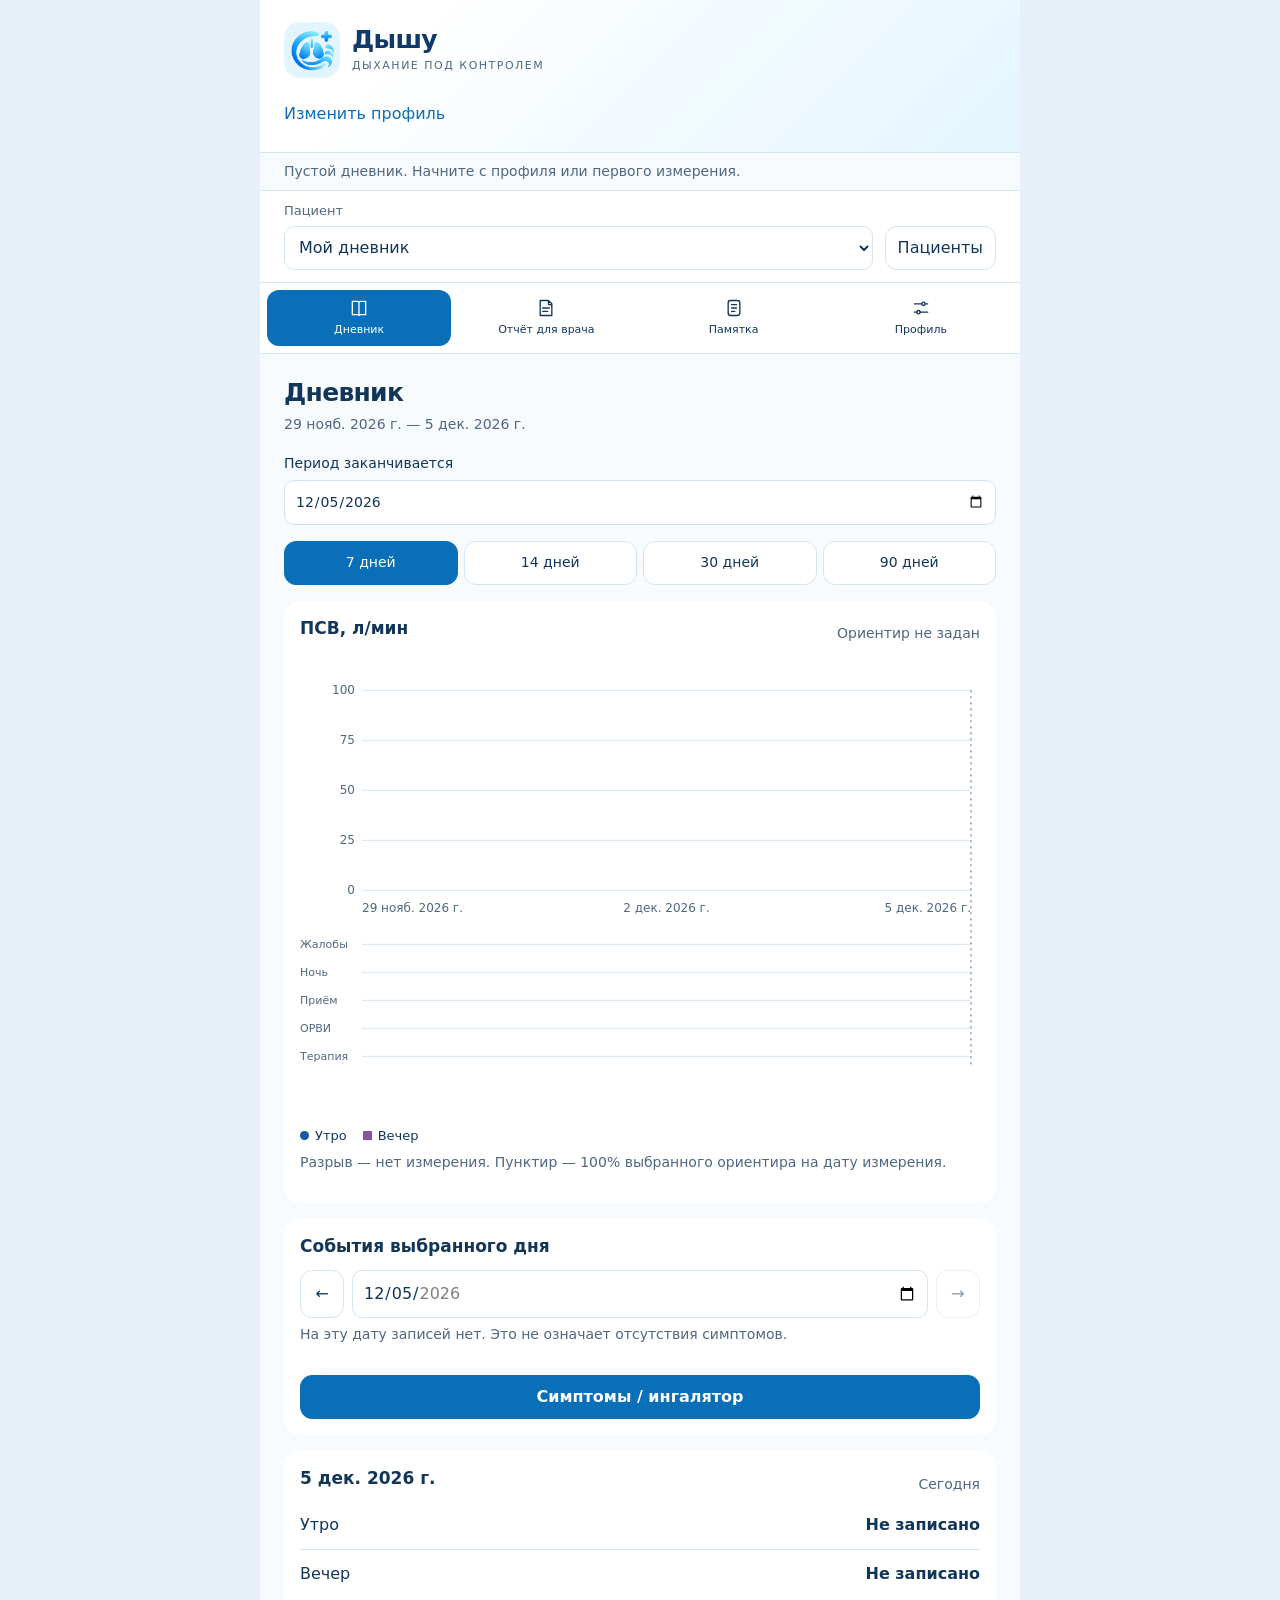
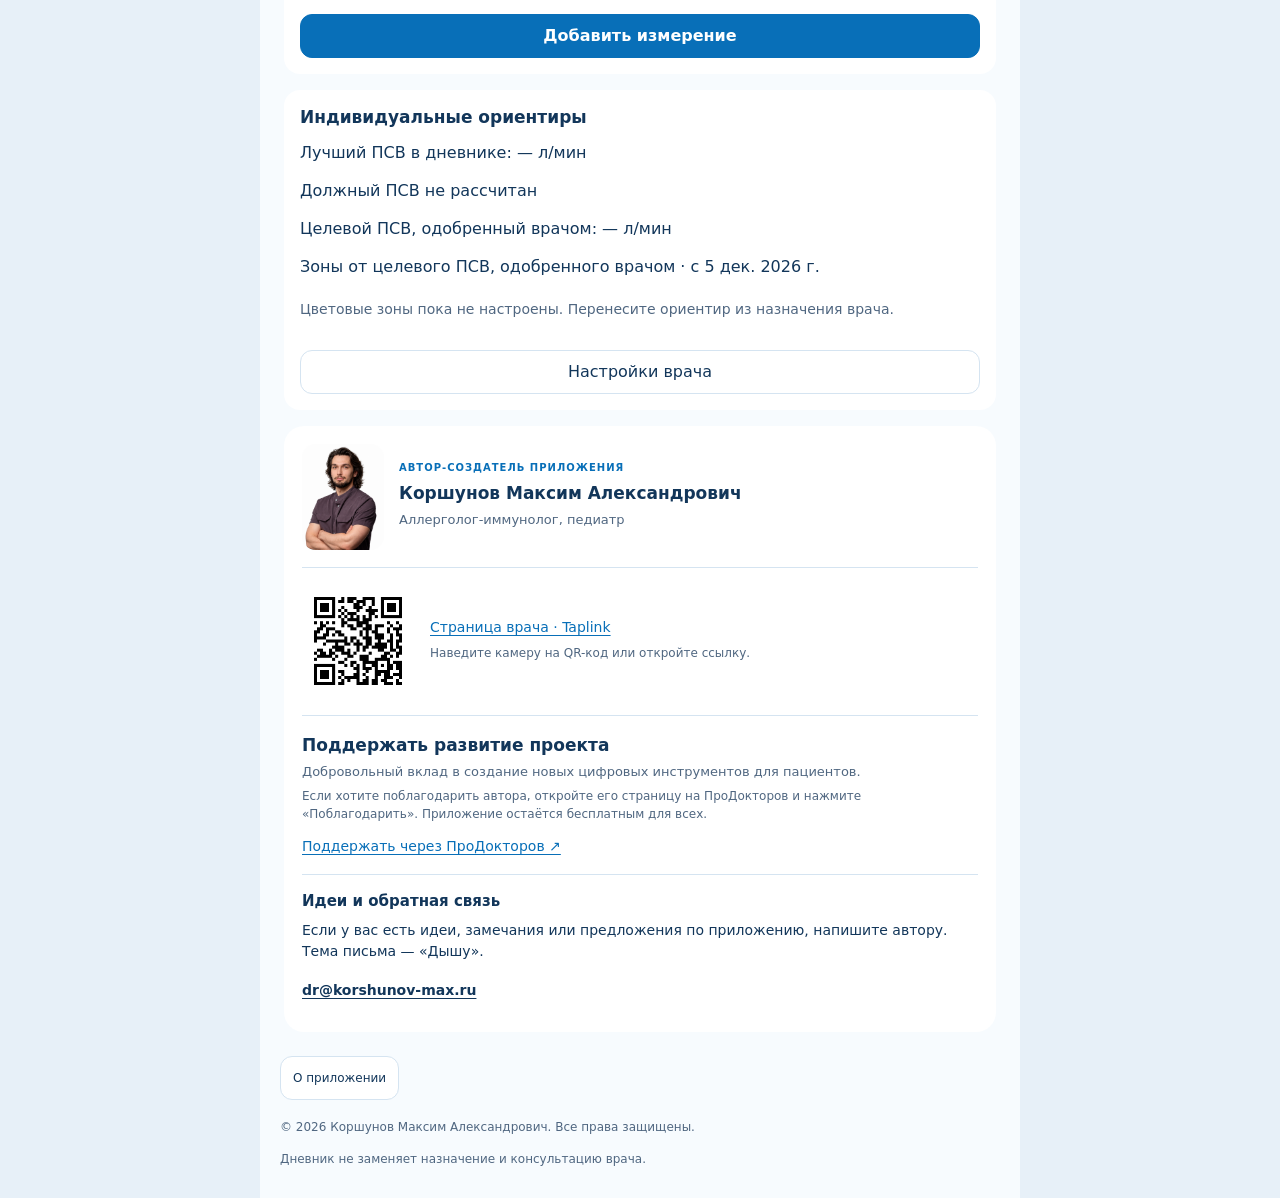
==== commit 4c4ac32a: "Separate the diary column from the outer blue canvas" ====
--- a/index.html
+++ b/index.html
@@ -14,7 +14,7 @@
     <section id="pf-data-panel" hidden><button type="button" id="pf-data-back">← Профиль</button><h2>Данные и установка</h2><div class="family-data" data-app-name="Дышу">
 <section class="family-data-card" data-family-section="device"><h3>Ваш дневник на этом устройстве</h3><p>Ваши записи хранятся только на вашем устройстве — в браузере или установленном приложении. Мы не отправляем их на серверы и не передаём автору приложения. Регистрация не нужна, облачной синхронизации нет. Чтобы перенести дневники на другое устройство, сохраните резервную копию.</p><p data-family-count></p><p data-family-save role="status">Проверяем сохранение…</p><div class="family-data-patient"><label>Пациент, чей дневник нужно удалить<select data-family-delete-patient aria-label="Пациент, чей дневник нужно удалить"></select></label><p class="family-data-note">Удалятся профиль и записи только выбранного пациента. Дневники остальных останутся. Перед удалением рекомендуем скачать резервную копию.</p><button type="button" id="pf-delete-patient" class="family-data-button">Удалить дневник пациента</button></div></section>
 <section class="family-data-card" data-family-section="install"><h3>Установка приложения</h3><p data-family-install-help></p><p class="family-data-note" data-family-install-android><strong>Android:</strong> откройте приложение в Chrome → меню ⋮ → «Установить приложение» или «Добавить на главный экран».</p><p class="family-data-note" data-family-install-ios><strong>iPhone и iPad:</strong> откройте приложение в Safari → «Поделиться» → «На экран Домой» → «Добавить».</p><button type="button" id="pf-install" class="family-data-button family-data-primary" hidden>Установить приложение</button><p id="pf-install-status" class="family-data-note" role="status"></p></section>
-<section class="family-data-card" data-family-section="update"><h3>Обновление и работа без интернета</h3><p>Дышу · версия <span id="pf-version">1.1.9</span></p><p id="pf-offline-status" role="status">Подготовка работы без интернета…</p><p class="family-data-note">Для первого открытия нужен интернет. После подготовки дневник доступен без сети; внешние ссылки требуют подключения.</p><button type="button" id="pf-check-update" class="family-data-button">Проверить обновления</button><button type="button" id="pf-update" class="family-data-button family-data-primary" hidden>Обновить приложение</button><p id="pf-update-check-status" role="status"></p></section>
+<section class="family-data-card" data-family-section="update"><h3>Обновление и работа без интернета</h3><p>Дышу · версия <span id="pf-version">1.1.11</span></p><p id="pf-offline-status" role="status">Подготовка работы без интернета…</p><p class="family-data-note">Для первого открытия нужен интернет. После подготовки дневник доступен без сети; внешние ссылки требуют подключения.</p><button type="button" id="pf-check-update" class="family-data-button">Проверить обновления</button><button type="button" id="pf-update" class="family-data-button family-data-primary" hidden>Обновить приложение</button><p id="pf-update-check-status" role="status"></p></section>
 <section class="family-data-card" data-family-section="backup"><h3>Резервная копия и перенос данных</h3><p>Копия содержит дневники всех пациентов. Сохраните её перед сменой устройства, переустановкой приложения или очисткой данных браузера.</p><button type="button" id="pf-backup" class="family-data-button family-data-primary">Скачать резервную копию</button><label class="family-data-file">Восстановить из файла<input type="file" id="pf-import" accept=".json,application/json"></label><div id="pf-import-preview" class="family-data-preview" hidden><p id="pf-import-description"></p><button type="button" id="pf-import-add" class="family-data-button family-data-primary">Добавить пациентов из копии</button><button type="button" id="pf-import-confirm" class="family-data-button">Заменить все данные</button><button type="button" id="pf-import-cancel" class="family-data-button">Отмена</button></div><p id="pf-data-message" role="status"></p><p class="family-data-note">Файл содержит медицинские сведения без шифрования. Храните его в доступном только вам месте. Подходит только копия приложения «Дышу».</p></section>
 
 </div></section>
@@ -60,7 +60,7 @@
       <p>Всего — до пяти попыток. Если разброс сохраняется, сохраните результаты с отметкой о расхождении и обсудите технику с врачом. Не продолжайте бесконечно добиваться одинаковых цифр.</p>
       <p class="pf-sub">Близкие результаты сами по себе не гарантируют правильную технику. При головокружении или ухудшении самочувствия прекратите манёвры.</p>
      </details>
-     <button type="button" class="pf-wide" data-open-data>Данные и установка</button><button type="button" id="pf-guide-videos" class="pf-wide" aria-expanded="false" aria-controls="pf-guide-videos-content">Полезные видеоинструкции от автора</button>
+     <button type="button" id="pf-guide-videos" class="pf-wide" aria-expanded="false" aria-controls="pf-guide-videos-content">Полезные видеоинструкции от автора</button>
      <div id="pf-guide-videos-content" class="pf-box" hidden>
       <p>Раздел дополнится видеоинструкциями от автора:</p>
       <ul>
@@ -133,7 +133,6 @@
       <div id="pf-smart-config"><label>Комбинация ИГКС/формотерол<select id="pf-smart-name"><option value="budesonide">Будесонид / формотерол · Симбикорт</option><option value="beclometasone">Беклометазон / формотерол · Фостер</option></select></label><label>Препарат и дозировка из назначения<select id="pf-smart-picker"></select></label><label id="pf-smart-custom" hidden>Другой назначенный ингалятор и дозировка<input id="pf-smart-product" type="text" maxlength="100" placeholder="Перенести из назначения врача"></label></div>
       <p class="pf-sub">Комбинацию, устройство, дозировку и допустимость по возрасту определяет врач. Приложение не рассчитывает дозы. Выбор препарата не является назначением схемы SMART. Фостер 200/6 и Симбикорт 320/9 не предлагаются для облегчения симптомов в режиме SMART.</p>
      </div>
-     <button type="button" class="pf-wide" data-open-data>Данные и установка</button>
 <div class="pf-box pf-reminders"><h3>Напоминания о ПСВ</h3>
  <p class="pf-sub">Выберите удобное время для текущего дневника. Оповещения будут приходить из календаря телефона после добавления событий.</p>
  <p id="pf-reminder-period" class="pf-sub" role="status"></p>
@@ -149,6 +148,7 @@
  </details>
 </div>
 <p id="pf-settings-error" class="pf-error" role="alert"></p><button type="button" id="pf-settings-save" class="pf-primary pf-wide">Сохранить профиль и назначения</button>
+<button type="button" class="pf-wide" data-open-data>Данные и установка</button>
     </section>
     <section id="pf-report-panel" hidden>
      <h2>К следующему приёму</h2><p class="pf-sub">Сводка из записей пациента</p>
--- a/app.css
+++ b/app.css
@@ -156,3 +156,6 @@
 #pf-demo .pf-brand-copy strong{display:block}
 #pf-demo .pf-tag{margin-top:3px;font-size:11px;line-height:1.5;font-weight:400;letter-spacing:1.5px;text-transform:uppercase;color:var(--pf-muted)}
 @media(max-width:380px){#pf-demo .pf-tag{font-size:10px;letter-spacing:.8px}}
+
+/* Keep the app column visible below the sticky header on the outer blue canvas. */
+@media screen{html{background:#e7f0f8}#pf-demo .pf-phone{background:#f7fbfe}}
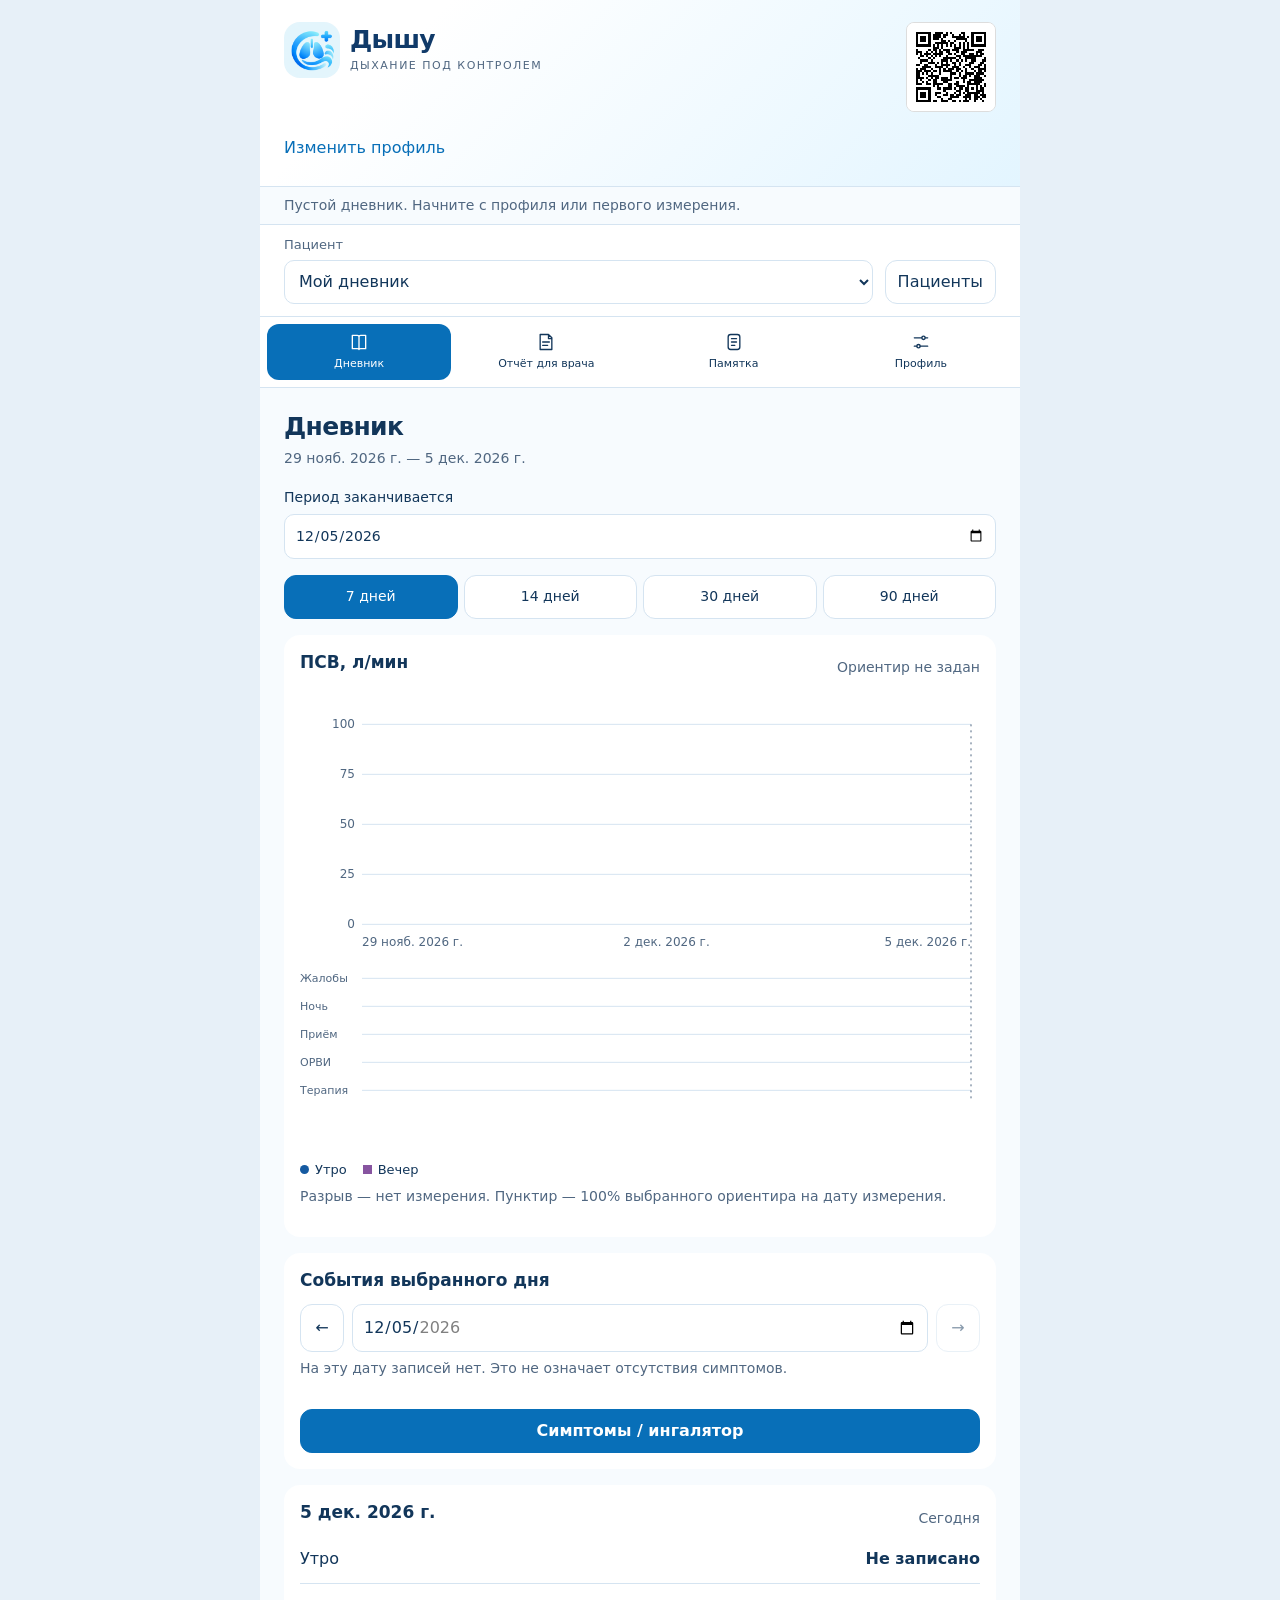
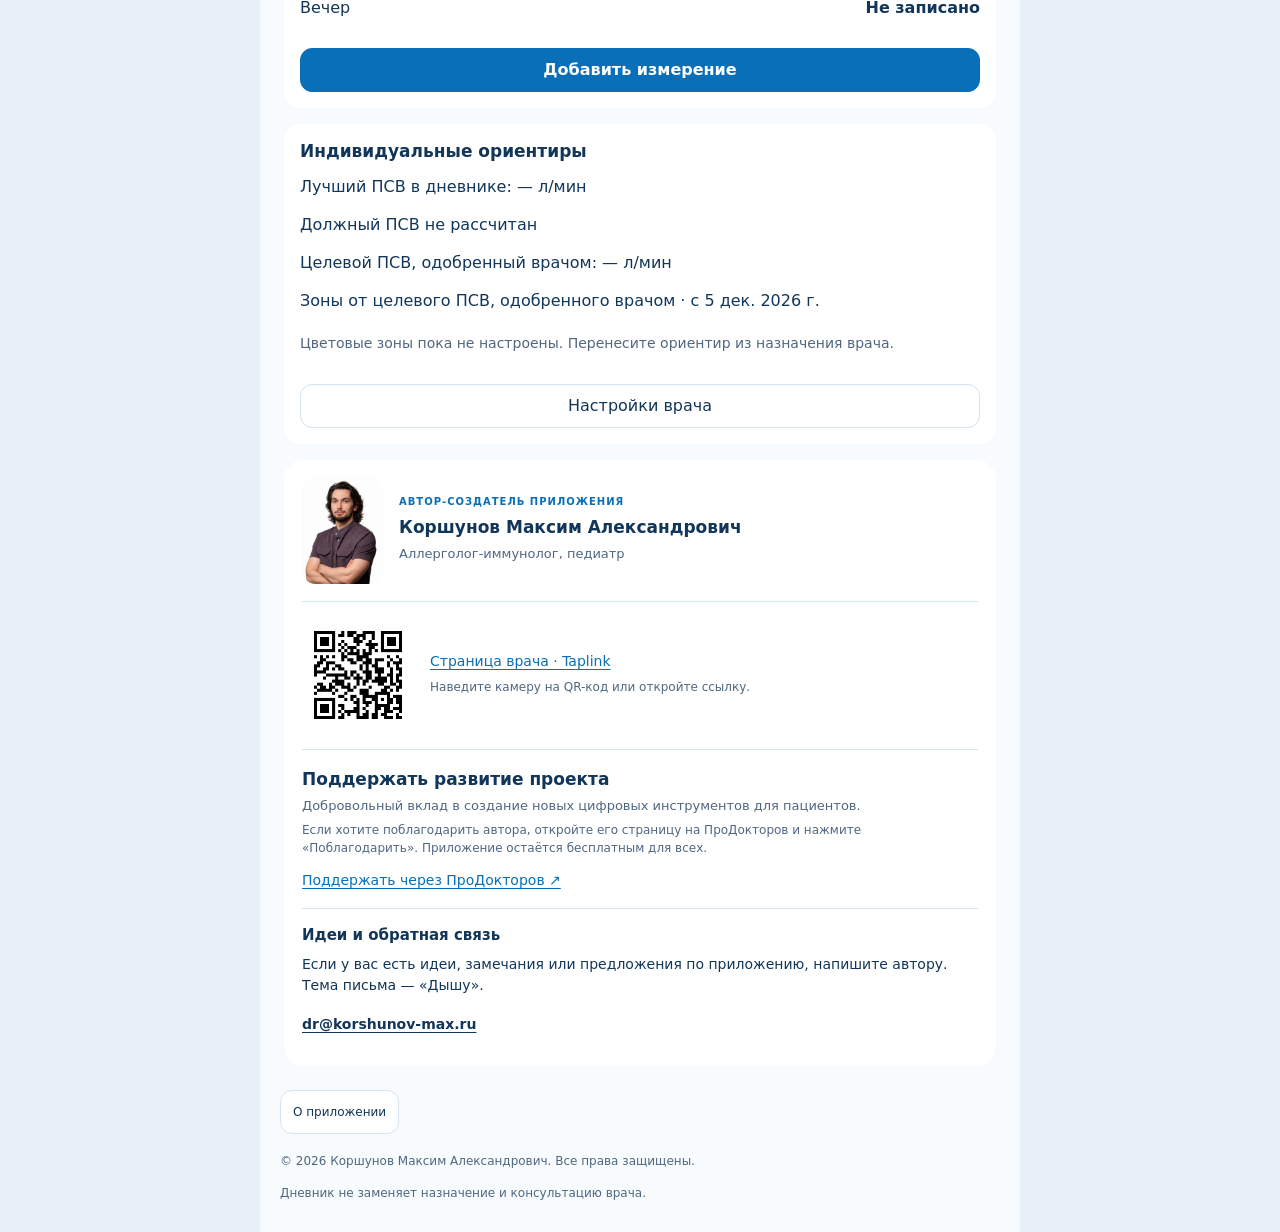
==== commit 57ed3a97: "Add scannable app links to header and installation section" ====
--- a/index.html
+++ b/index.html
@@ -2,7 +2,7 @@
  <div class="pf-stage viz-dotted-background">
   <section class="pf-phone" aria-label="Мобильный дневник пикфлоуметрии">
    <header class="pf-header">
-    <div class="pf-brand"><div class="pf-brand-title"><img class="pf-brand-icon" src="./icon-blue-192.png" width="56" height="56" alt=""><div class="pf-brand-copy"><strong>Дышу</strong><div class="pf-tag">Дыхание под контролем</div></div></div></div>
+    <div class="family-brand-row"><div class="pf-brand"><div class="pf-brand-title"><img class="pf-brand-icon" src="./icon-blue-192.png" width="56" height="56" alt=""><div class="pf-brand-copy"><strong>Дышу</strong><div class="pf-tag">Дыхание под контролем</div></div></div></div><button type="button" class="family-qr" data-family-qr data-app-name="Дышу" data-app-url="https://maksimkorsunov259-lab.github.io/dyshu-diary/" aria-label="Увеличить QR-код приложения Дышу" title="Открыть приложение на другом телефоне"><img src="./app-qr.svg" width="90" height="90" alt="QR-код приложения Дышу"></button></div>
     <button disabled type="button" id="pf-edit-profile" class="pf-profile-link">Изменить профиль</button>
    </header>
    <div id="pf-loading" role="status">Открываем дневник…</div><div id="pf-storage-status" role="status" class="pf-storage"></div><div class="family-topbar"><aside id="pf-update-banner" class="pf-update-banner" hidden aria-label="Обновление приложения"><div><strong>Доступна новая версия «Дышу»</strong><p id="pf-update-message" role="status">Сохранённый дневник останется на устройстве.</p></div><button type="button" id="pf-update-now" class="pf-primary">Обновить приложение</button></aside><div class="pf-patient-switch"><label for="pf-profile">Пациент<select disabled id="pf-profile" aria-label="Выбрать пациента"><option value="adult">Мой дневник</option><option value="child">Дневник ребёнка</option></select></label><button disabled type="button" id="pf-patients">Пациенты</button></div><nav inert class="pf-tabs" aria-label="Разделы дневника"><button type="button" data-screen="graph" aria-pressed="true"><svg viewBox="0 0 24 24" fill="none" stroke="currentColor" stroke-width="1.6" stroke-linecap="round" stroke-linejoin="round" aria-hidden="true"><path d="M4 4h6c2 0 2 2 2 2s0-2 2-2h6v16h-6c-2 0-2 1-2 1s0-1-2-1H4ZM12 6v15"/></svg><span>Дневник</span></button><button type="button" data-screen="report" aria-pressed="false"><svg viewBox="0 0 24 24" fill="none" stroke="currentColor" stroke-width="1.6" stroke-linecap="round" stroke-linejoin="round" aria-hidden="true"><path d="M5 3h10l4 4v14H5Zm10 0v5h4M8 12h8m-8 4h6"/></svg><span>Отчёт для врача</span></button><button type="button" data-screen="guide" aria-pressed="false"><svg viewBox="0 0 24 24" fill="none" stroke="currentColor" stroke-width="1.6" stroke-linecap="round" stroke-linejoin="round" aria-hidden="true"><rect x="5" y="3" width="14" height="18" rx="3"/><path d="M9 8h6m-6 4h6m-6 4h4"/></svg><span>Памятка</span></button><button type="button" data-screen="settings" aria-pressed="false"><svg viewBox="0 0 24 24" fill="none" stroke="currentColor" stroke-width="1.6" stroke-linecap="round" stroke-linejoin="round" aria-hidden="true"><path d="M4 7h9m4 0h3M4 17h3m4 0h9"/><circle cx="15" cy="7" r="2"/><circle cx="9" cy="17" r="2"/></svg><span>Профиль</span></button></nav></div><main class="pf-content" inert>
@@ -13,8 +13,8 @@
     </section>
     <section id="pf-data-panel" hidden><button type="button" id="pf-data-back">← Профиль</button><h2>Данные и установка</h2><div class="family-data" data-app-name="Дышу">
 <section class="family-data-card" data-family-section="device"><h3>Ваш дневник на этом устройстве</h3><p>Ваши записи хранятся только на вашем устройстве — в браузере или установленном приложении. Мы не отправляем их на серверы и не передаём автору приложения. Регистрация не нужна, облачной синхронизации нет. Чтобы перенести дневники на другое устройство, сохраните резервную копию.</p><p data-family-count></p><p data-family-save role="status">Проверяем сохранение…</p><div class="family-data-patient"><label>Пациент, чей дневник нужно удалить<select data-family-delete-patient aria-label="Пациент, чей дневник нужно удалить"></select></label><p class="family-data-note">Удалятся профиль и записи только выбранного пациента. Дневники остальных останутся. Перед удалением рекомендуем скачать резервную копию.</p><button type="button" id="pf-delete-patient" class="family-data-button">Удалить дневник пациента</button></div></section>
-<section class="family-data-card" data-family-section="install"><h3>Установка приложения</h3><p data-family-install-help></p><p class="family-data-note" data-family-install-android><strong>Android:</strong> откройте приложение в Chrome → меню ⋮ → «Установить приложение» или «Добавить на главный экран».</p><p class="family-data-note" data-family-install-ios><strong>iPhone и iPad:</strong> откройте приложение в Safari → «Поделиться» → «На экран Домой» → «Добавить».</p><button type="button" id="pf-install" class="family-data-button family-data-primary" hidden>Установить приложение</button><p id="pf-install-status" class="family-data-note" role="status"></p></section>
-<section class="family-data-card" data-family-section="update"><h3>Обновление и работа без интернета</h3><p>Дышу · версия <span id="pf-version">1.1.11</span></p><p id="pf-offline-status" role="status">Подготовка работы без интернета…</p><p class="family-data-note">Для первого открытия нужен интернет. После подготовки дневник доступен без сети; внешние ссылки требуют подключения.</p><button type="button" id="pf-check-update" class="family-data-button">Проверить обновления</button><button type="button" id="pf-update" class="family-data-button family-data-primary" hidden>Обновить приложение</button><p id="pf-update-check-status" role="status"></p></section>
+<section class="family-data-card" data-family-section="install"><h3>Установка приложения</h3><div class="family-install-qr"><button type="button" class="family-qr" data-family-qr data-app-name="Дышу" data-app-url="https://maksimkorsunov259-lab.github.io/dyshu-diary/" aria-label="Увеличить QR-код приложения Дышу" title="Открыть приложение на другом телефоне"><img src="./app-qr.svg" width="90" height="90" alt="QR-код приложения Дышу"></button><div><p>Откройте «Дышу» на другом телефоне: наведите камеру на QR-код. Нажмите на код, чтобы увеличить.</p><a href="https://maksimkorsunov259-lab.github.io/dyshu-diary/" target="_blank" rel="noopener noreferrer">Открыть страницу приложения</a></div></div><p data-family-install-help></p><p class="family-data-note" data-family-install-android><strong>Android:</strong> откройте приложение в Chrome → меню ⋮ → «Установить приложение» или «Добавить на главный экран».</p><p class="family-data-note" data-family-install-ios><strong>iPhone и iPad:</strong> откройте приложение в Safari → «Поделиться» → «На экран Домой» → «Добавить».</p><button type="button" id="pf-install" class="family-data-button family-data-primary" hidden>Установить приложение</button><p id="pf-install-status" class="family-data-note" role="status"></p></section>
+<section class="family-data-card" data-family-section="update"><h3>Обновление и работа без интернета</h3><p>Дышу · версия <span id="pf-version">1.1.12</span></p><p id="pf-offline-status" role="status">Подготовка работы без интернета…</p><p class="family-data-note">Для первого открытия нужен интернет. После подготовки дневник доступен без сети; внешние ссылки требуют подключения.</p><button type="button" id="pf-check-update" class="family-data-button">Проверить обновления</button><button type="button" id="pf-update" class="family-data-button family-data-primary" hidden>Обновить приложение</button><p id="pf-update-check-status" role="status"></p></section>
 <section class="family-data-card" data-family-section="backup"><h3>Резервная копия и перенос данных</h3><p>Копия содержит дневники всех пациентов. Сохраните её перед сменой устройства, переустановкой приложения или очисткой данных браузера.</p><button type="button" id="pf-backup" class="family-data-button family-data-primary">Скачать резервную копию</button><label class="family-data-file">Восстановить из файла<input type="file" id="pf-import" accept=".json,application/json"></label><div id="pf-import-preview" class="family-data-preview" hidden><p id="pf-import-description"></p><button type="button" id="pf-import-add" class="family-data-button family-data-primary">Добавить пациентов из копии</button><button type="button" id="pf-import-confirm" class="family-data-button">Заменить все данные</button><button type="button" id="pf-import-cancel" class="family-data-button">Отмена</button></div><p id="pf-data-message" role="status"></p><p class="family-data-note">Файл содержит медицинские сведения без шифрования. Храните его в доступном только вам месте. Подходит только копия приложения «Дышу».</p></section>
 
 </div></section>
--- a/family-ui.css
+++ b/family-ui.css
@@ -106,3 +106,27 @@
 
 .family-data-patient{margin-top:16px;padding-top:16px;border-top:1px solid #ded8cd}
 .family-data-patient label{display:block;font:inherit}.family-data-patient select{display:block;width:100%;min-width:0;box-sizing:border-box;min-height:44px;margin-top:8px;padding:10px 12px;font:inherit;color:inherit;background:#fff;border:1px solid #c9c0b3;border-radius:12px}
+
+/* App-specific QR links: compact in the brand row, larger beside installation help. */
+#pf-demo .family-brand-row,#em-demo .family-brand-row,.layout .family-brand-row{display:flex;align-items:flex-start;justify-content:space-between;gap:12px}
+#pf-demo .family-brand-row>.pf-brand,#em-demo .family-brand-row>.em-brand,.layout .family-brand-row>.brand{flex:1;min-width:0;padding-right:0}
+#pf-demo .family-brand-row .pf-brand-title,#em-demo .family-brand-row .em-brand,.layout .family-brand-row .brand{min-width:0;gap:10px}
+#pf-demo .family-brand-row .pf-brand-copy,#em-demo .family-brand-row .em-brand>div,.layout .family-brand-row .brand>div{min-width:0}
+#pf-demo button.family-qr,#em-demo button.family-qr,.layout button.family-qr{display:block;flex:0 0 auto;width:90px;height:90px;min-height:0;padding:0;margin:0;border:1px solid #ddd;border-radius:8px;background:#fff;cursor:zoom-in;overflow:hidden}
+.family-qr img{display:block;width:100%;height:100%;object-fit:contain}
+.family-qr:focus-visible{outline:3px solid #086fb8;outline-offset:3px}
+.family-install-qr{display:flex;align-items:center;gap:18px;margin:16px 0}
+#pf-demo .family-install-qr .family-qr,#em-demo .family-install-qr .family-qr,.layout .family-install-qr .family-qr{width:144px;height:144px}
+.family-install-qr>div{min-width:0;flex:1}
+.family-install-qr p{font-size:14px;line-height:1.5}
+dialog.family-qr-dialog{box-sizing:border-box;width:min(420px,calc(100% - 28px));max-height:calc(100dvh - 28px);margin:auto;padding:20px;border:1px solid #d5dce2;border-radius:18px;background:#fff;color:#24313c;font:16px/1.5 system-ui,sans-serif;overflow:auto;overscroll-behavior:contain}
+.family-qr-dialog::backdrop{background:rgb(13 37 64 / 55%)}
+.family-qr-dialog .family-qr-bar{display:flex;align-items:center;justify-content:space-between;gap:12px}
+.family-qr-dialog h2{font-size:20px;line-height:1.3;margin:0}
+.family-qr-dialog button{font:inherit;min-height:44px;border:1px solid #d5dce2;border-radius:10px;background:#fff;padding:8px 12px;color:inherit;cursor:pointer}
+.family-qr-dialog img{display:block;width:min(100%,300px);height:auto;margin:16px auto}
+.family-qr-dialog p{margin:12px 0}
+.family-qr-dialog a{color:#08649d;text-underline-offset:3px}
+@media(max-width:600px){#pf-demo button.family-qr,#em-demo button.family-qr,.layout button.family-qr{width:74px;height:74px}}
+@media(max-width:360px){#pf-demo .family-brand-row,#em-demo .family-brand-row,.layout .family-brand-row{gap:8px}#pf-demo button.family-qr,#em-demo button.family-qr,.layout button.family-qr{width:64px;height:64px}.family-install-qr{align-items:flex-start;gap:12px}#pf-demo .family-install-qr .family-qr,#em-demo .family-install-qr .family-qr,.layout .family-install-qr .family-qr{width:120px;height:120px}}
+@media print{.family-qr-dialog,.family-qr,.family-install-qr{display:none!important}}
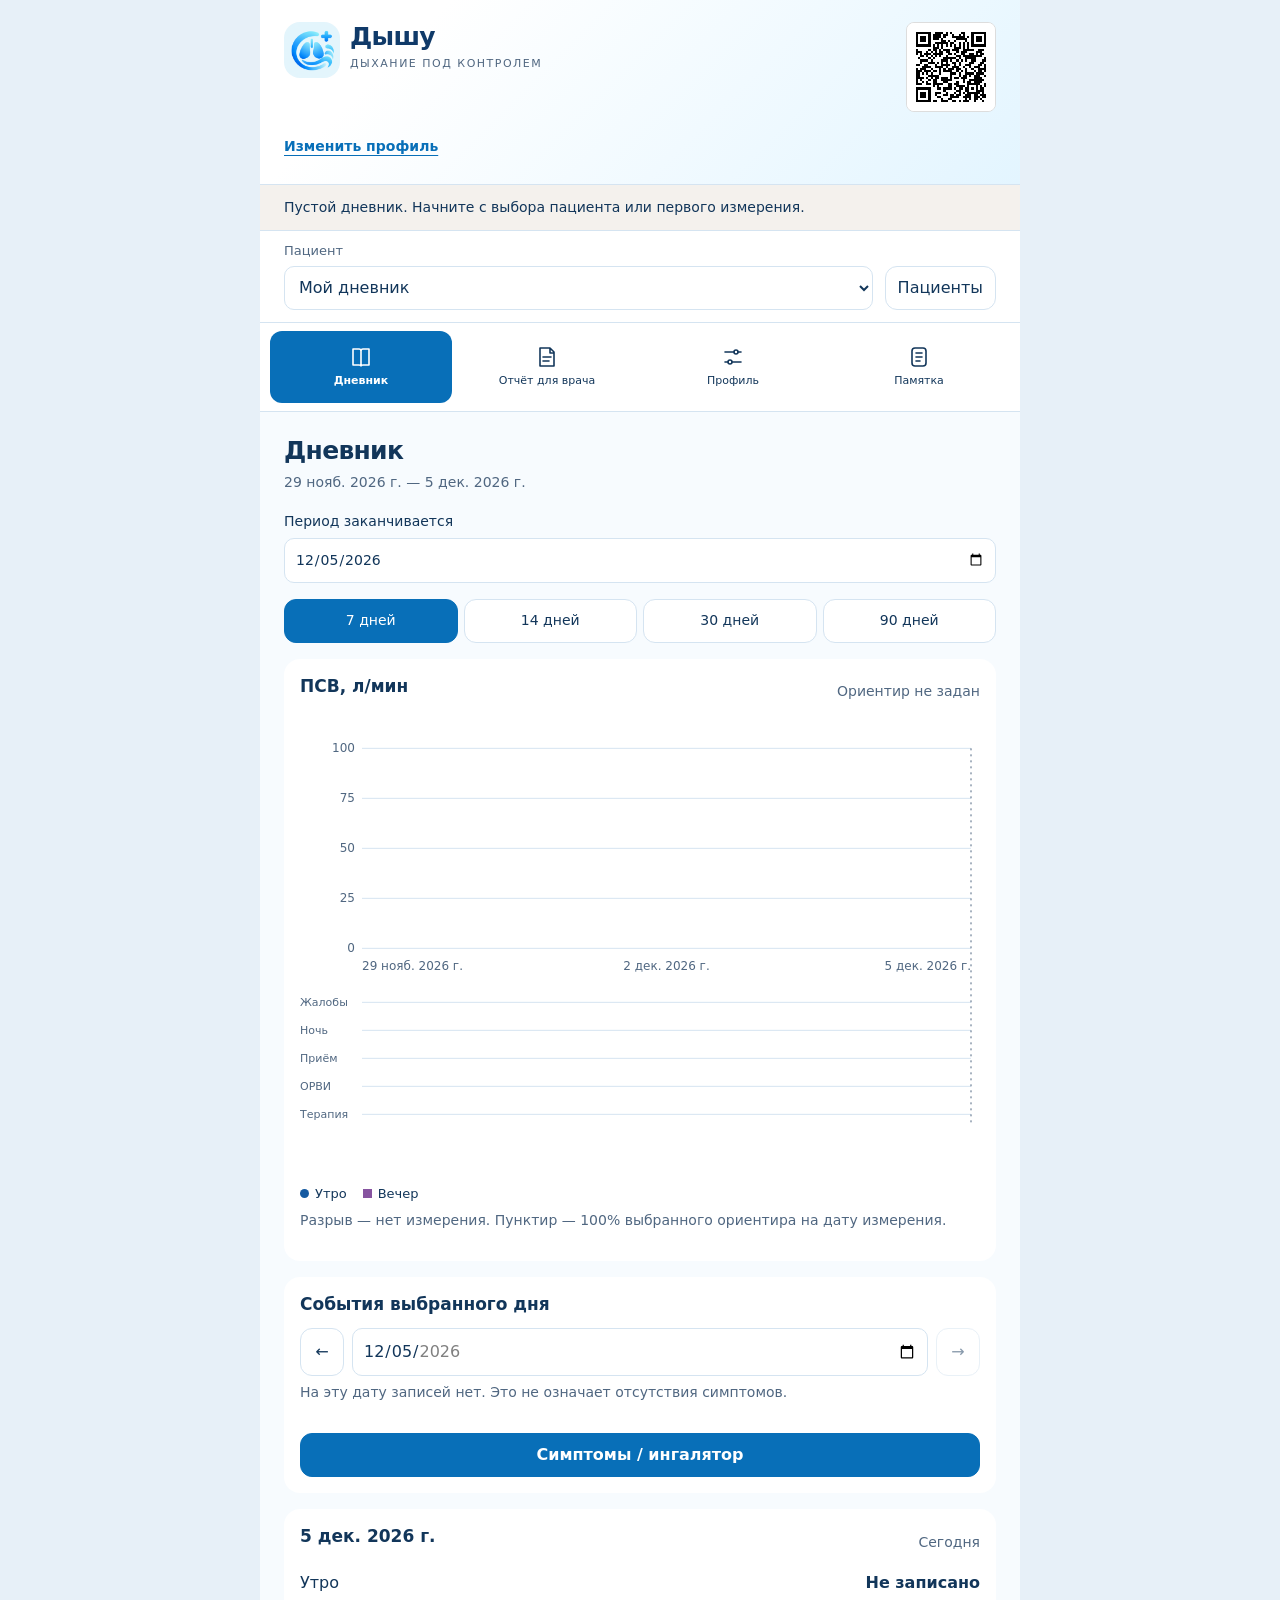
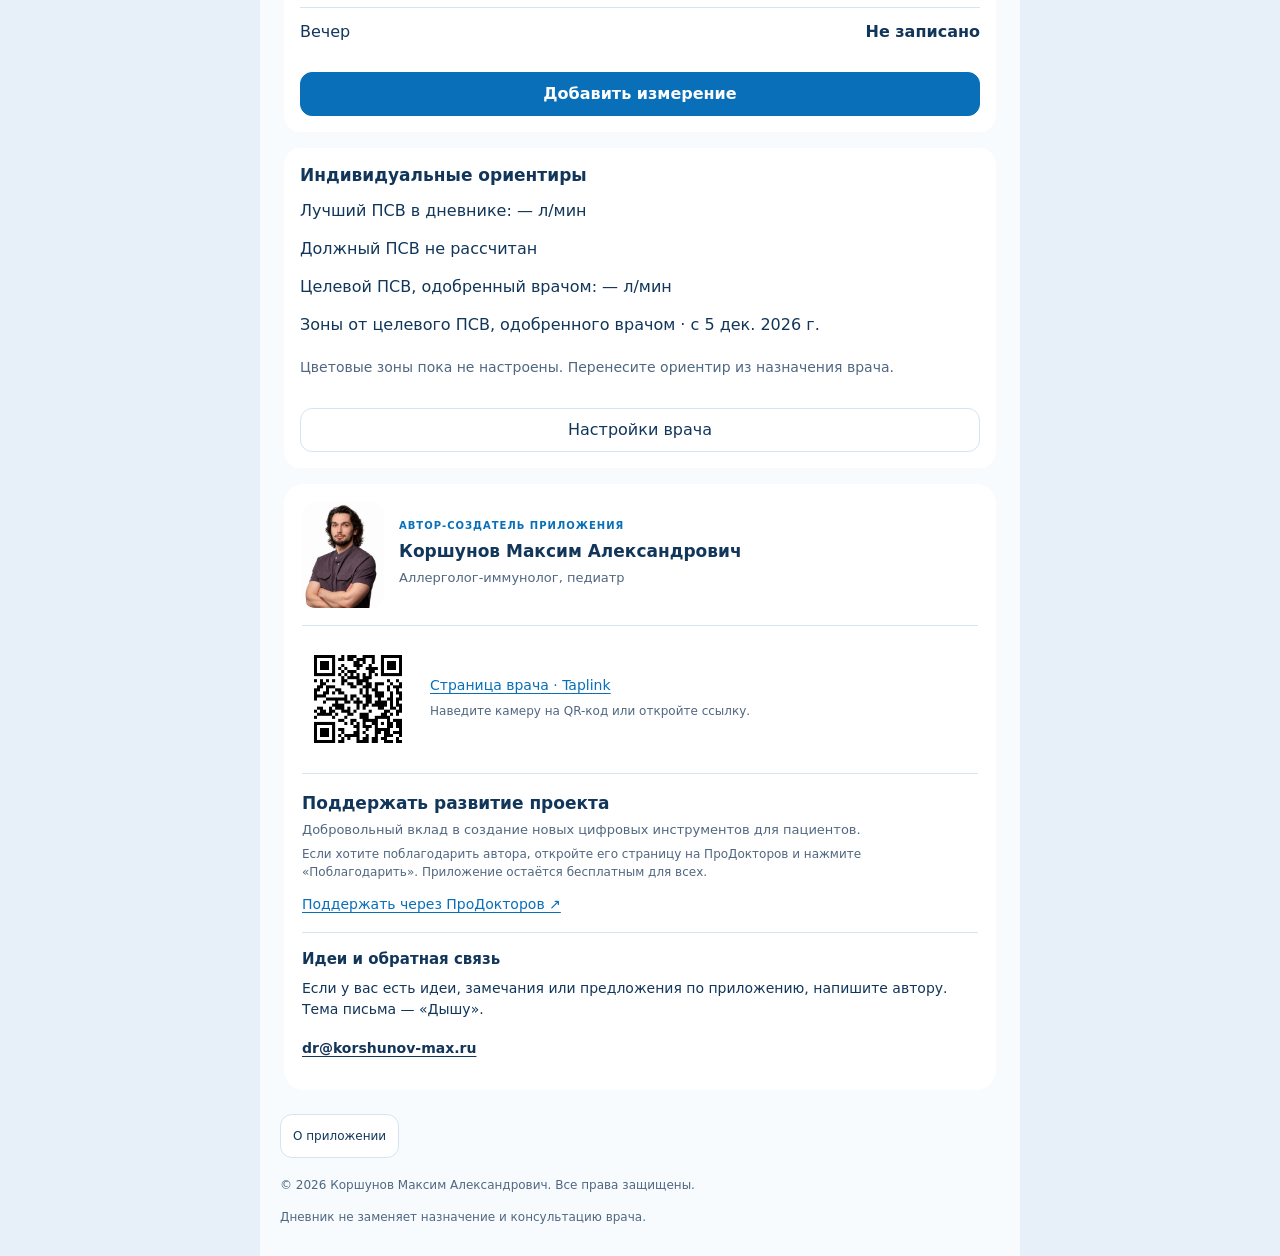
==== commit bf87e4ba: "Унифицировать шапку, навигацию и подсказку пустого дневника" ====
--- a/index.html
+++ b/index.html
@@ -1,11 +1,11 @@
-<!doctype html><html lang="ru"><head><meta charset="utf-8"><meta name="viewport" content="width=device-width,initial-scale=1,viewport-fit=cover"><meta name="theme-color" content="#086fb8"><meta name="color-scheme" content="light"><meta name="apple-mobile-web-app-capable" content="yes"><meta name="apple-mobile-web-app-title" content="Дышу"><meta name="description" content="Личный дневник пикфлоуметрии с графиками и отчётом для врача. Данные на вашем устройстве."><meta http-equiv="Content-Security-Policy" content="default-src 'self'; script-src 'self'; style-src 'self' 'unsafe-inline'; img-src 'self' data:; connect-src 'self'; worker-src 'self'; manifest-src 'self'; object-src 'none'; base-uri 'none'; form-action 'none'"><title>Дышу — дневник пикфлоуметрии</title><link rel="manifest" href="./manifest.webmanifest"><link rel="icon" href="./icon-blue-192.png"><link rel="apple-touch-icon" href="./apple-touch-icon-blue.png"><link rel="stylesheet" href="./app.css"><link rel="stylesheet" href="./family-ui.css"></head><body><div id="pf-demo">
+<!doctype html><html lang="ru"><head><meta charset="utf-8"><meta name="viewport" content="width=device-width,initial-scale=1,viewport-fit=cover"><meta name="theme-color" content="#086fb8"><meta name="color-scheme" content="light"><meta name="apple-mobile-web-app-capable" content="yes"><meta name="apple-mobile-web-app-title" content="Дышу"><meta name="description" content="Личный дневник пикфлоуметрии с графиками и отчётом для врача. Данные на вашем устройстве."><meta http-equiv="Content-Security-Policy" content="default-src 'self'; script-src 'self'; style-src 'self' 'unsafe-inline'; img-src 'self' data:; connect-src 'self'; worker-src 'self'; manifest-src 'self'; object-src 'none'; base-uri 'none'; form-action 'none'"><title>Дышу — дневник пикфлоуметрии</title><link rel="manifest" href="./manifest.webmanifest"><link rel="icon" href="./icon-blue-192.png"><link rel="apple-touch-icon" href="./apple-touch-icon-blue.png"><link rel="stylesheet" href="./app.css"><link rel="stylesheet" href="./family-ui.css"><link rel="stylesheet" href="./family-header.css"></head><body><div id="pf-demo">
  <div class="pf-stage viz-dotted-background">
   <section class="pf-phone" aria-label="Мобильный дневник пикфлоуметрии">
-   <header class="pf-header">
-    <div class="family-brand-row"><div class="pf-brand"><div class="pf-brand-title"><img class="pf-brand-icon" src="./icon-blue-192.png" width="56" height="56" alt=""><div class="pf-brand-copy"><strong>Дышу</strong><div class="pf-tag">Дыхание под контролем</div></div></div></div><button type="button" class="family-qr" data-family-qr data-app-name="Дышу" data-app-url="https://maksimkorsunov259-lab.github.io/dyshu-diary/" aria-label="Увеличить QR-код приложения Дышу" title="Открыть приложение на другом телефоне"><img src="./app-qr.svg" width="90" height="90" alt="QR-код приложения Дышу"></button></div>
-    <button disabled type="button" id="pf-edit-profile" class="pf-profile-link">Изменить профиль</button>
-   </header>
-   <div id="pf-loading" role="status">Открываем дневник…</div><div id="pf-storage-status" role="status" class="pf-storage"></div><div class="family-topbar"><aside id="pf-update-banner" class="pf-update-banner" hidden aria-label="Обновление приложения"><div><strong>Доступна новая версия «Дышу»</strong><p id="pf-update-message" role="status">Сохранённый дневник останется на устройстве.</p></div><button type="button" id="pf-update-now" class="pf-primary">Обновить приложение</button></aside><div class="pf-patient-switch"><label for="pf-profile">Пациент<select disabled id="pf-profile" aria-label="Выбрать пациента"><option value="adult">Мой дневник</option><option value="child">Дневник ребёнка</option></select></label><button disabled type="button" id="pf-patients">Пациенты</button></div><nav inert class="pf-tabs" aria-label="Разделы дневника"><button type="button" data-screen="graph" aria-pressed="true"><svg viewBox="0 0 24 24" fill="none" stroke="currentColor" stroke-width="1.6" stroke-linecap="round" stroke-linejoin="round" aria-hidden="true"><path d="M4 4h6c2 0 2 2 2 2s0-2 2-2h6v16h-6c-2 0-2 1-2 1s0-1-2-1H4ZM12 6v15"/></svg><span>Дневник</span></button><button type="button" data-screen="report" aria-pressed="false"><svg viewBox="0 0 24 24" fill="none" stroke="currentColor" stroke-width="1.6" stroke-linecap="round" stroke-linejoin="round" aria-hidden="true"><path d="M5 3h10l4 4v14H5Zm10 0v5h4M8 12h8m-8 4h6"/></svg><span>Отчёт для врача</span></button><button type="button" data-screen="guide" aria-pressed="false"><svg viewBox="0 0 24 24" fill="none" stroke="currentColor" stroke-width="1.6" stroke-linecap="round" stroke-linejoin="round" aria-hidden="true"><rect x="5" y="3" width="14" height="18" rx="3"/><path d="M9 8h6m-6 4h6m-6 4h4"/></svg><span>Памятка</span></button><button type="button" data-screen="settings" aria-pressed="false"><svg viewBox="0 0 24 24" fill="none" stroke="currentColor" stroke-width="1.6" stroke-linecap="round" stroke-linejoin="round" aria-hidden="true"><path d="M4 7h9m4 0h3M4 17h3m4 0h9"/><circle cx="15" cy="7" r="2"/><circle cx="9" cy="17" r="2"/></svg><span>Профиль</span></button></nav></div><main class="pf-content" inert>
+   <header class="family-header pf-header">
+    <div class="family-brand-row"><div class="pf-brand"><div class="pf-brand-title family-brand"><img class="pf-brand-icon family-brand-logo" src="./icon-blue-192.png" width="56" height="56" alt=""><div class="pf-brand-copy family-brand-copy"><strong class="family-title">Дышу</strong><div class="pf-tag family-tagline">Дыхание под контролем</div></div></div></div><button type="button" class="family-qr" data-family-qr data-app-name="Дышу" data-app-url="https://maksimkorsunov259-lab.github.io/dyshu-diary/" aria-label="Увеличить QR-код приложения Дышу" title="Открыть приложение на другом телефоне"><img src="./app-qr.svg" width="90" height="90" alt="QR-код приложения Дышу"></button></div>
+    <div class="family-header-actions"><button disabled type="button" id="pf-edit-profile" class="pf-profile-link family-profile-link">Изменить профиль</button></div>
+   </header><div class="family-empty" data-family-empty hidden>Пустой дневник. Начните с выбора пациента или первого измерения.</div>
+   <div id="pf-loading" role="status">Открываем дневник…</div><div id="pf-storage-status" role="status" class="pf-storage"></div><div class="family-topbar"><aside id="pf-update-banner" class="pf-update-banner" hidden aria-label="Обновление приложения"><div><strong>Доступна новая версия «Дышу»</strong><p id="pf-update-message" role="status">Сохранённый дневник останется на устройстве.</p></div><button type="button" id="pf-update-now" class="pf-primary">Обновить приложение</button></aside><div class="pf-patient-switch"><label for="pf-profile">Пациент<select disabled id="pf-profile" aria-label="Выбрать пациента"><option value="adult">Мой дневник</option><option value="child">Дневник ребёнка</option></select></label><button disabled type="button" id="pf-patients">Пациенты</button></div><nav inert class="family-nav pf-tabs" aria-label="Разделы дневника" style="--family-tabs:4"><button type="button" data-screen="graph" aria-pressed="true"><svg viewBox="0 0 24 24" fill="none" stroke="currentColor" stroke-width="1.6" stroke-linecap="round" stroke-linejoin="round" aria-hidden="true" focusable="false"><path d="M4 4h6c2 0 2 2 2 2s0-2 2-2h6v16h-6c-2 0-2 1-2 1s0-1-2-1H4ZM12 6v15"/></svg><span>Дневник</span></button><button type="button" data-screen="report" aria-pressed="false"><svg viewBox="0 0 24 24" fill="none" stroke="currentColor" stroke-width="1.6" stroke-linecap="round" stroke-linejoin="round" aria-hidden="true" focusable="false"><path d="M5 3h10l4 4v14H5Zm10 0v5h4M8 12h8m-8 4h6"/></svg><span>Отчёт для врача</span></button><button type="button" data-screen="settings" aria-pressed="false"><svg viewBox="0 0 24 24" fill="none" stroke="currentColor" stroke-width="1.6" stroke-linecap="round" stroke-linejoin="round" aria-hidden="true" focusable="false"><path d="M4 7h9m4 0h3M4 17h3m4 0h9"/><circle cx="15" cy="7" r="2"/><circle cx="9" cy="17" r="2"/></svg><span>Профиль</span></button><button type="button" data-screen="guide" aria-pressed="false"><svg viewBox="0 0 24 24" fill="none" stroke="currentColor" stroke-width="1.6" stroke-linecap="round" stroke-linejoin="round" aria-hidden="true" focusable="false"><rect x="5" y="3" width="14" height="18" rx="3"/><path d="M9 8h6m-6 4h6m-6 4h4"/></svg><span>Памятка</span></button></nav></div><main class="pf-content" inert>
     <section id="pf-patients-panel" hidden aria-labelledby="pf-patients-title">
      <h2 id="pf-patients-title" tabindex="-1">Пациенты</h2><p class="pf-sub">Выберите пациента, чтобы дополнить его дневник. Измерения, события, назначения и результаты опросников хранятся отдельно для каждого профиля.</p>
      <div id="pf-patient-list" class="pf-patient-list"></div>
@@ -14,7 +14,7 @@
     <section id="pf-data-panel" hidden><button type="button" id="pf-data-back">← Профиль</button><h2>Данные и установка</h2><div class="family-data" data-app-name="Дышу">
 <section class="family-data-card" data-family-section="device"><h3>Ваш дневник на этом устройстве</h3><p>Ваши записи хранятся только на вашем устройстве — в браузере или установленном приложении. Мы не отправляем их на серверы и не передаём автору приложения. Регистрация не нужна, облачной синхронизации нет. Чтобы перенести дневники на другое устройство, сохраните резервную копию.</p><p data-family-count></p><p data-family-save role="status">Проверяем сохранение…</p><div class="family-data-patient"><label>Пациент, чей дневник нужно удалить<select data-family-delete-patient aria-label="Пациент, чей дневник нужно удалить"></select></label><p class="family-data-note">Удалятся профиль и записи только выбранного пациента. Дневники остальных останутся. Перед удалением рекомендуем скачать резервную копию.</p><button type="button" id="pf-delete-patient" class="family-data-button">Удалить дневник пациента</button></div></section>
 <section class="family-data-card" data-family-section="install"><h3>Установка приложения</h3><div class="family-install-qr"><button type="button" class="family-qr" data-family-qr data-app-name="Дышу" data-app-url="https://maksimkorsunov259-lab.github.io/dyshu-diary/" aria-label="Увеличить QR-код приложения Дышу" title="Открыть приложение на другом телефоне"><img src="./app-qr.svg" width="90" height="90" alt="QR-код приложения Дышу"></button><div><p>Откройте «Дышу» на другом телефоне: наведите камеру на QR-код. Нажмите на код, чтобы увеличить.</p><a href="https://maksimkorsunov259-lab.github.io/dyshu-diary/" target="_blank" rel="noopener noreferrer">Открыть страницу приложения</a></div></div><p data-family-install-help></p><p class="family-data-note" data-family-install-android><strong>Android:</strong> откройте приложение в Chrome → меню ⋮ → «Установить приложение» или «Добавить на главный экран».</p><p class="family-data-note" data-family-install-ios><strong>iPhone и iPad:</strong> откройте приложение в Safari → «Поделиться» → «На экран Домой» → «Добавить».</p><button type="button" id="pf-install" class="family-data-button family-data-primary" hidden>Установить приложение</button><p id="pf-install-status" class="family-data-note" role="status"></p></section>
-<section class="family-data-card" data-family-section="update"><h3>Обновление и работа без интернета</h3><p>Дышу · версия <span id="pf-version">1.1.12</span></p><p id="pf-offline-status" role="status">Подготовка работы без интернета…</p><p class="family-data-note">Для первого открытия нужен интернет. После подготовки дневник доступен без сети; внешние ссылки требуют подключения.</p><button type="button" id="pf-check-update" class="family-data-button">Проверить обновления</button><button type="button" id="pf-update" class="family-data-button family-data-primary" hidden>Обновить приложение</button><p id="pf-update-check-status" role="status"></p></section>
+<section class="family-data-card" data-family-section="update"><h3>Обновление и работа без интернета</h3><p>Дышу · версия <span id="pf-version">1.1.14</span></p><p id="pf-offline-status" role="status">Подготовка работы без интернета…</p><p class="family-data-note">Для первого открытия нужен интернет. После подготовки дневник доступен без сети; внешние ссылки требуют подключения.</p><button type="button" id="pf-check-update" class="family-data-button">Проверить обновления</button><button type="button" id="pf-update" class="family-data-button family-data-primary" hidden>Обновить приложение</button><p id="pf-update-check-status" role="status"></p></section>
 <section class="family-data-card" data-family-section="backup"><h3>Резервная копия и перенос данных</h3><p>Копия содержит дневники всех пациентов. Сохраните её перед сменой устройства, переустановкой приложения или очисткой данных браузера.</p><button type="button" id="pf-backup" class="family-data-button family-data-primary">Скачать резервную копию</button><label class="family-data-file">Восстановить из файла<input type="file" id="pf-import" accept=".json,application/json"></label><div id="pf-import-preview" class="family-data-preview" hidden><p id="pf-import-description"></p><button type="button" id="pf-import-add" class="family-data-button family-data-primary">Добавить пациентов из копии</button><button type="button" id="pf-import-confirm" class="family-data-button">Заменить все данные</button><button type="button" id="pf-import-cancel" class="family-data-button">Отмена</button></div><p id="pf-data-message" role="status"></p><p class="family-data-note">Файл содержит медицинские сведения без шифрования. Храните его в доступном только вам месте. Подходит только копия приложения «Дышу».</p></section>
 
 </div></section>
--- a/app.css
+++ b/app.css
@@ -159,3 +159,7 @@
 
 /* Keep the app column visible below the sticky header on the outer blue canvas. */
 @media screen{html{background:#e7f0f8}#pf-demo .pf-phone{background:#f7fbfe}}
+
+#pf-demo .pf-record-actions{display:flex;flex-wrap:wrap;gap:8px}
+#pf-demo .pf-record-actions button{flex:1;min-width:0}
+#pf-demo .pf-delete-record{color:#9b2c2c;border-color:#d5aaaa}
--- a/family-header.css
+++ b/family-header.css
@@ -0,0 +1,27 @@
+/* Family header contract. Keep this file identical in all five applications. */
+body .family-header{--family-accent:var(--pf-accent,var(--em-accent,var(--orange,var(--primary,#745273))));display:block!important;padding:22px 24px 16px!important;padding-top:max(22px,env(safe-area-inset-top))!important;font-family:system-ui,sans-serif!important}
+body .family-header .family-brand-row{display:flex!important;align-items:flex-start!important;justify-content:space-between!important;gap:12px!important;min-height:90px;margin:0!important}
+body .family-header .family-brand{display:flex!important;align-items:flex-start!important;gap:10px!important;flex:1;min-width:0;padding:0!important}
+body .family-header .family-brand-copy{min-width:0;flex:1}
+body .family-header .family-title{display:block!important;font:700 25px/30px system-ui,sans-serif!important;letter-spacing:-.7px!important;margin:0!important;padding:0!important}
+body .family-header .family-tagline{display:block!important;font:400 11px/16.5px system-ui,sans-serif!important;letter-spacing:1.5px!important;text-transform:uppercase;margin:4px 0 0!important;padding:0!important;max-width:none!important;color:var(--pf-muted,var(--em-muted,var(--muted,#695e6b)))!important;overflow-wrap:normal}
+body .family-header .family-brand-logo{display:block!important;width:56px!important;height:56px!important;flex:0 0 56px!important;border-radius:28.5714%!important;object-fit:contain;overflow:hidden}
+body .family-header .family-brand-logo img{display:block!important;width:100%!important;height:100%!important;object-fit:contain;border-radius:inherit}
+body .family-header .family-qr{display:block!important;flex:0 0 90px!important;width:90px!important;height:90px!important;min-height:0!important;margin:0!important;padding:0!important;border:1px solid #ddd!important;border-radius:8px!important;background:#fff!important;overflow:hidden;cursor:zoom-in}
+body .family-header .family-qr img{display:block!important;width:100%!important;height:100%!important;object-fit:contain;border-radius:0!important}
+body .family-header .family-header-actions{display:flex!important;align-items:center!important;justify-content:space-between!important;gap:12px!important;margin:12px 0 0!important;min-height:44px;width:100%}
+body .family-header .family-profile-link{font:600 14px/21px system-ui,sans-serif!important;color:var(--family-accent)!important;text-decoration:underline!important;text-decoration-thickness:1px!important;text-underline-offset:4px!important;min-height:44px!important;padding:8px 0!important;margin:0!important;border:0!important;background:transparent!important;border-radius:0!important;text-align:left;white-space:nowrap}
+body .family-header .family-help-actions{display:flex;gap:8px;align-items:stretch;justify-content:flex-end;min-width:0;margin-left:auto}
+body .family-header .family-help-button{font:600 13px/19.5px system-ui,sans-serif!important;min-height:44px!important;margin:0!important;padding:10px 12px!important;border:1px solid #e5bdb7!important;border-radius:12px!important;background:#fff5f3!important;color:#932c29!important;text-decoration:none!important;white-space:normal!important;max-width:none!important;width:auto!important;text-align:center;box-shadow:none!important;flex:none}
+body .family-nav{display:grid!important;grid-template-columns:repeat(var(--family-tabs,5),minmax(0,1fr))!important;gap:4px!important;padding:8px 10px!important;margin:0!important;align-items:stretch;font-family:system-ui,sans-serif!important}
+body .family-nav>button{display:flex!important;flex-direction:column!important;align-items:center!important;justify-content:center!important;gap:5px!important;min-width:0!important;min-height:72px!important;padding:6px 2px!important;margin:0!important;font:400 11px/14.3px system-ui,sans-serif!important;letter-spacing:normal!important;text-align:center;white-space:normal;border-radius:12px!important}
+body .family-nav>button:is([aria-current=page],[aria-pressed=true]){font-weight:600!important}
+body .family-nav>button svg{display:block!important;flex:none;width:24px!important;height:24px!important;margin:0!important;fill:none!important;stroke:currentColor!important;stroke-width:1.6!important;stroke-linecap:round;stroke-linejoin:round}
+body .family-nav>button>span{margin:0!important;font:inherit!important}
+body .family-empty{padding:12px 24px;font:400 14px/21px system-ui,sans-serif;color:var(--pf-text,var(--em-text,var(--ink,#392e3b)));background:var(--pf-soft,var(--em-soft,var(--soft,#f4f1ed)));margin:0;overflow-wrap:anywhere}
+body .family-header [role=status]:empty{display:none}
+@media(max-width:600px){body .family-header{padding:18px 14px 16px!important;padding-top:max(18px,env(safe-area-inset-top))!important}body .family-header .family-qr{width:74px!important;height:74px!important;flex-basis:74px!important}body .family-header .family-header-actions{display:grid!important;grid-template-columns:1fr!important;grid-template-rows:44px 44px;gap:8px!important;min-height:96px;align-items:center!important}body .family-header .family-profile-link{justify-self:start}body .family-header .family-help-actions{justify-self:end}body .family-nav{padding:8px 6px!important}body .family-empty{padding:12px 14px}}
+@media(max-width:380px){body .family-header .family-brand-logo{width:49px!important;height:49px!important;flex-basis:49px!important}body .family-header .family-tagline{letter-spacing:.8px!important}}
+@media(max-width:360px){body .family-header .family-qr{width:64px!important;height:64px!important;flex-basis:64px!important}body .family-header .family-brand-row{gap:8px!important}}
+@media(max-width:340px){body .family-header .family-help-button{padding:10px 5px!important}}
+@media print{.family-header,.family-nav,.family-empty{display:none!important}}
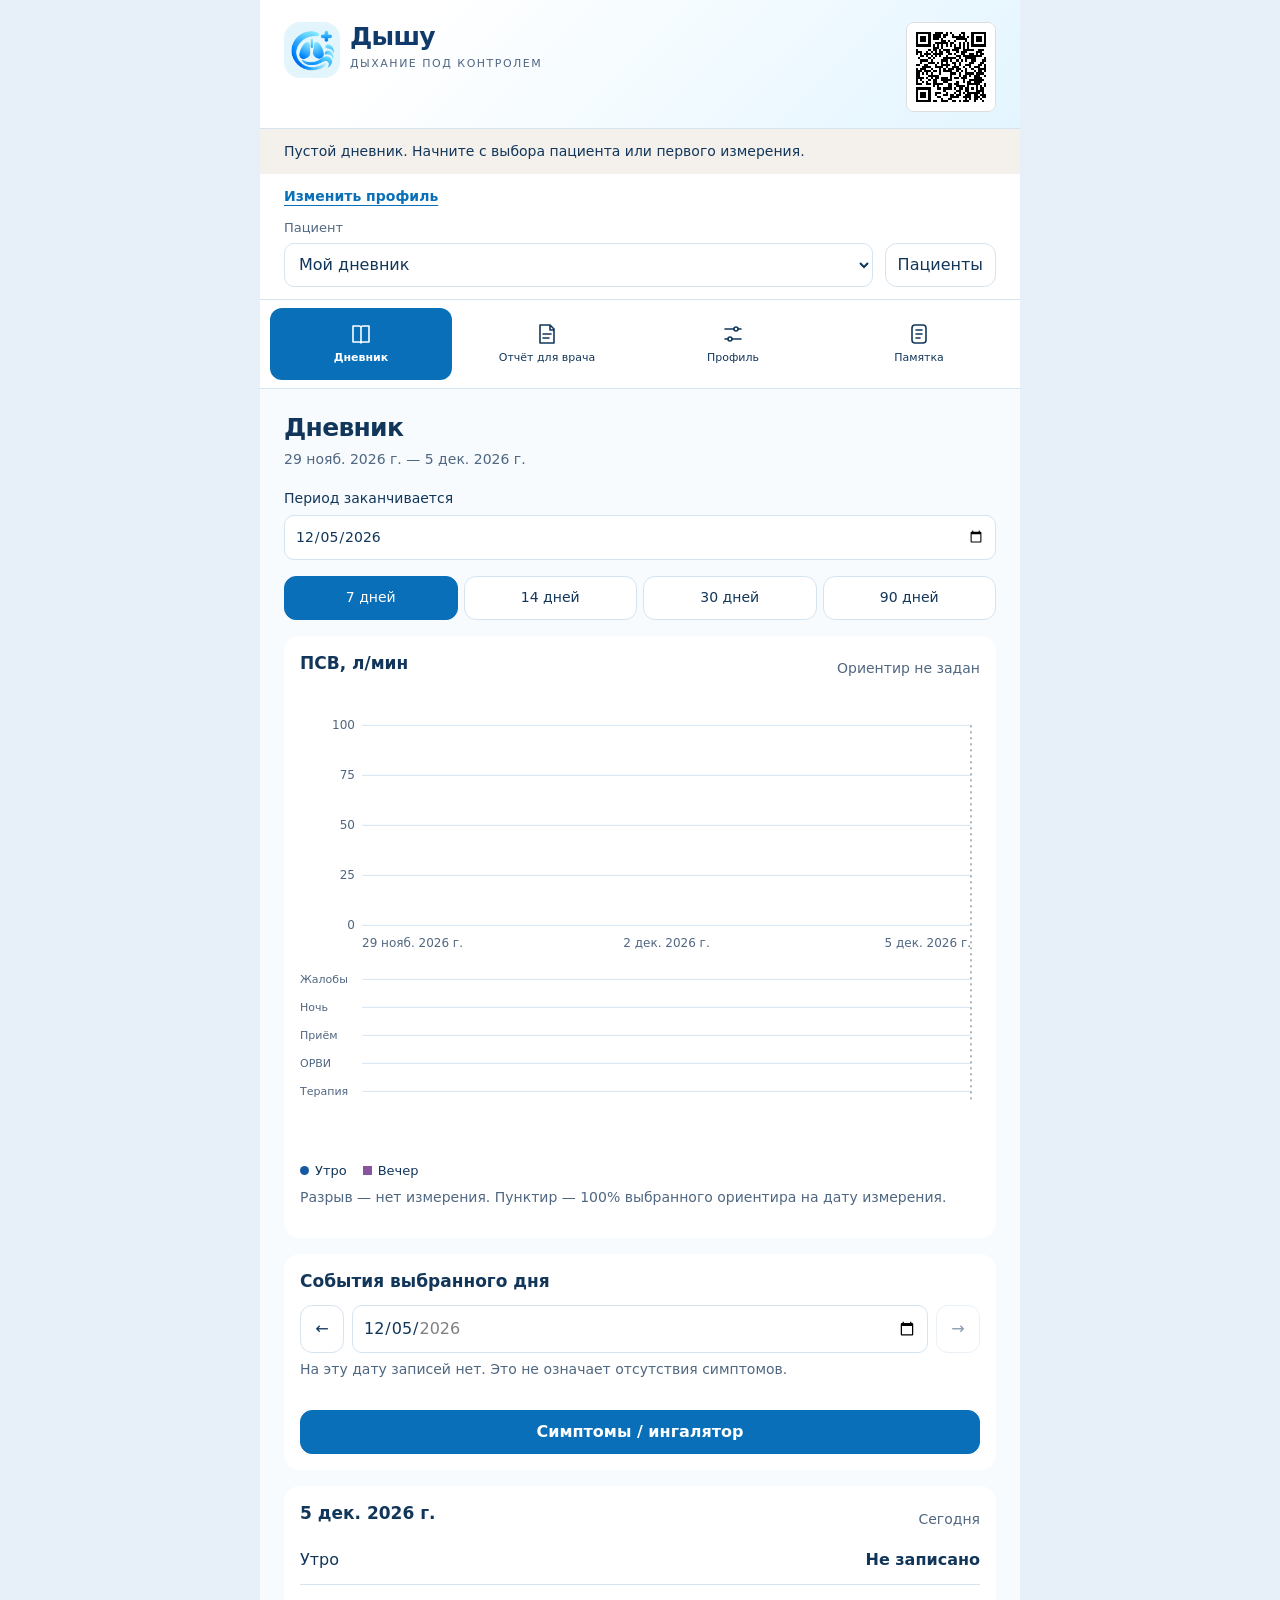
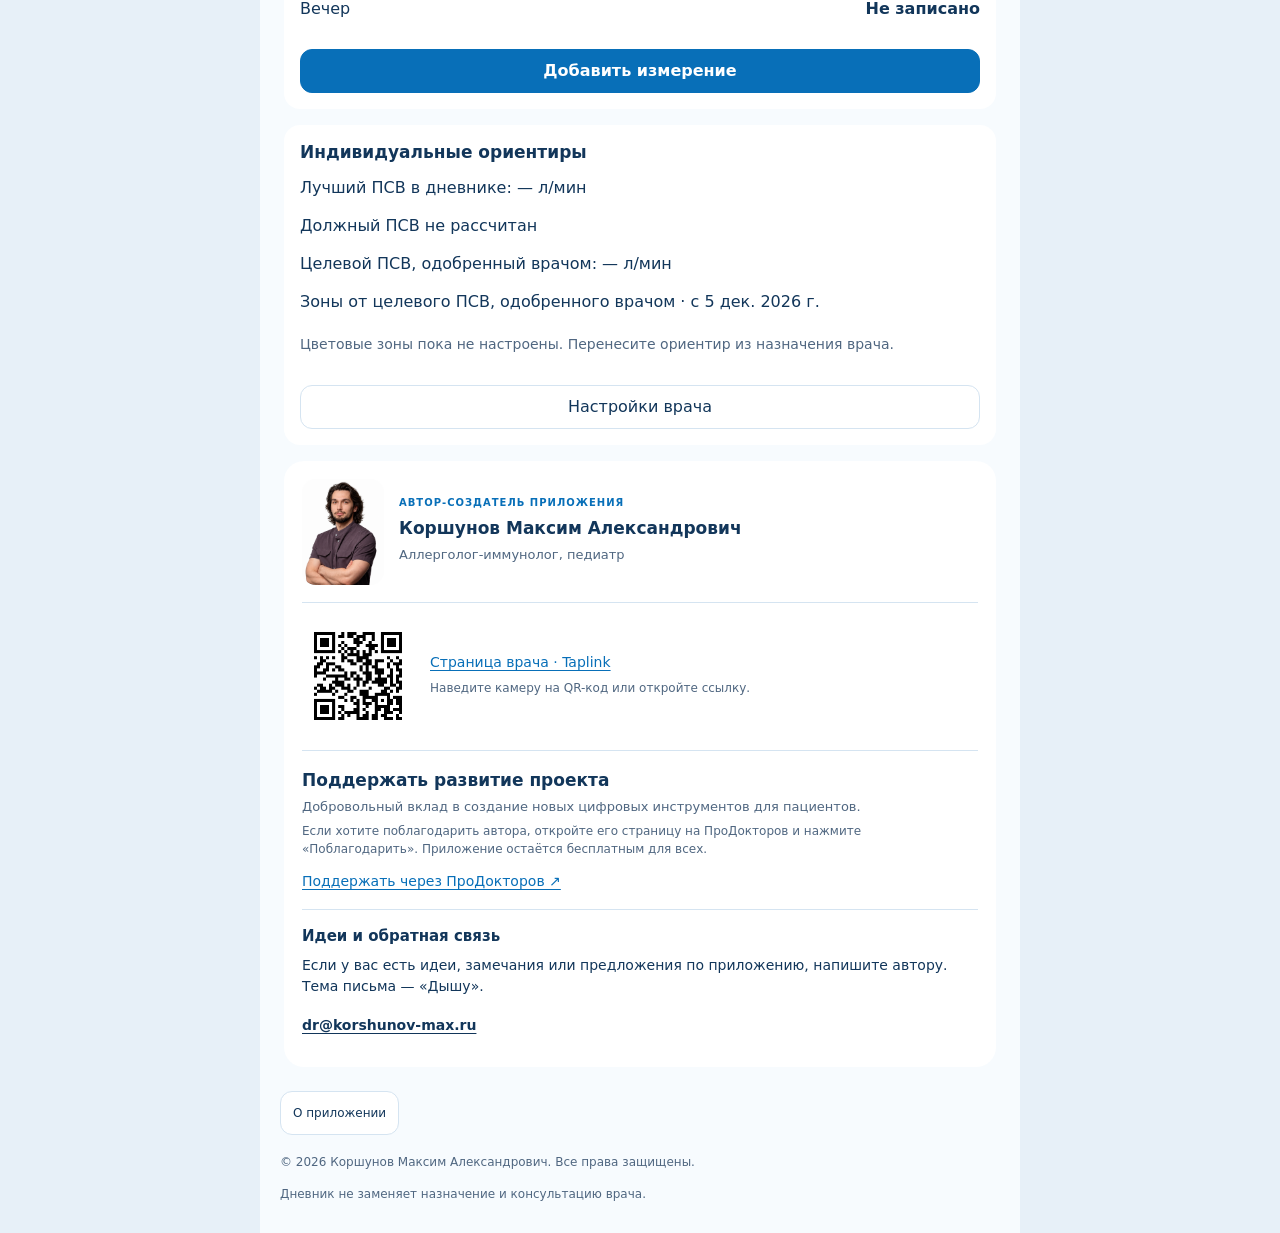
==== commit 3177da87: "Расположить изменение профиля непосредственно над выбором пациента" ====
--- a/index.html
+++ b/index.html
@@ -3,9 +3,9 @@
   <section class="pf-phone" aria-label="Мобильный дневник пикфлоуметрии">
    <header class="family-header pf-header">
     <div class="family-brand-row"><div class="pf-brand"><div class="pf-brand-title family-brand"><img class="pf-brand-icon family-brand-logo" src="./icon-blue-192.png" width="56" height="56" alt=""><div class="pf-brand-copy family-brand-copy"><strong class="family-title">Дышу</strong><div class="pf-tag family-tagline">Дыхание под контролем</div></div></div></div><button type="button" class="family-qr" data-family-qr data-app-name="Дышу" data-app-url="https://maksimkorsunov259-lab.github.io/dyshu-diary/" aria-label="Увеличить QR-код приложения Дышу" title="Открыть приложение на другом телефоне"><img src="./app-qr.svg" width="90" height="90" alt="QR-код приложения Дышу"></button></div>
-    <div class="family-header-actions"><button disabled type="button" id="pf-edit-profile" class="pf-profile-link family-profile-link">Изменить профиль</button></div>
+
    </header><div class="family-empty" data-family-empty hidden>Пустой дневник. Начните с выбора пациента или первого измерения.</div>
-   <div id="pf-loading" role="status">Открываем дневник…</div><div id="pf-storage-status" role="status" class="pf-storage"></div><div class="family-topbar"><aside id="pf-update-banner" class="pf-update-banner" hidden aria-label="Обновление приложения"><div><strong>Доступна новая версия «Дышу»</strong><p id="pf-update-message" role="status">Сохранённый дневник останется на устройстве.</p></div><button type="button" id="pf-update-now" class="pf-primary">Обновить приложение</button></aside><div class="pf-patient-switch"><label for="pf-profile">Пациент<select disabled id="pf-profile" aria-label="Выбрать пациента"><option value="adult">Мой дневник</option><option value="child">Дневник ребёнка</option></select></label><button disabled type="button" id="pf-patients">Пациенты</button></div><nav inert class="family-nav pf-tabs" aria-label="Разделы дневника" style="--family-tabs:4"><button type="button" data-screen="graph" aria-pressed="true"><svg viewBox="0 0 24 24" fill="none" stroke="currentColor" stroke-width="1.6" stroke-linecap="round" stroke-linejoin="round" aria-hidden="true" focusable="false"><path d="M4 4h6c2 0 2 2 2 2s0-2 2-2h6v16h-6c-2 0-2 1-2 1s0-1-2-1H4ZM12 6v15"/></svg><span>Дневник</span></button><button type="button" data-screen="report" aria-pressed="false"><svg viewBox="0 0 24 24" fill="none" stroke="currentColor" stroke-width="1.6" stroke-linecap="round" stroke-linejoin="round" aria-hidden="true" focusable="false"><path d="M5 3h10l4 4v14H5Zm10 0v5h4M8 12h8m-8 4h6"/></svg><span>Отчёт для врача</span></button><button type="button" data-screen="settings" aria-pressed="false"><svg viewBox="0 0 24 24" fill="none" stroke="currentColor" stroke-width="1.6" stroke-linecap="round" stroke-linejoin="round" aria-hidden="true" focusable="false"><path d="M4 7h9m4 0h3M4 17h3m4 0h9"/><circle cx="15" cy="7" r="2"/><circle cx="9" cy="17" r="2"/></svg><span>Профиль</span></button><button type="button" data-screen="guide" aria-pressed="false"><svg viewBox="0 0 24 24" fill="none" stroke="currentColor" stroke-width="1.6" stroke-linecap="round" stroke-linejoin="round" aria-hidden="true" focusable="false"><rect x="5" y="3" width="14" height="18" rx="3"/><path d="M9 8h6m-6 4h6m-6 4h4"/></svg><span>Памятка</span></button></nav></div><main class="pf-content" inert>
+   <div id="pf-loading" role="status">Открываем дневник…</div><div id="pf-storage-status" role="status" class="pf-storage"></div><div class="family-topbar"><aside id="pf-update-banner" class="pf-update-banner" hidden aria-label="Обновление приложения"><div><strong>Доступна новая версия «Дышу»</strong><p id="pf-update-message" role="status">Сохранённый дневник останется на устройстве.</p></div><button type="button" id="pf-update-now" class="pf-primary">Обновить приложение</button></aside><div class="family-profile-row"><button disabled type="button" id="pf-edit-profile" class="pf-profile-link family-profile-link">Изменить профиль</button></div><div class="pf-patient-switch"><label for="pf-profile">Пациент<select disabled id="pf-profile" aria-label="Выбрать пациента"><option value="adult">Мой дневник</option><option value="child">Дневник ребёнка</option></select></label><button disabled type="button" id="pf-patients">Пациенты</button></div><nav inert class="family-nav pf-tabs" aria-label="Разделы дневника" style="--family-tabs:4"><button type="button" data-screen="graph" aria-pressed="true"><svg viewBox="0 0 24 24" fill="none" stroke="currentColor" stroke-width="1.6" stroke-linecap="round" stroke-linejoin="round" aria-hidden="true" focusable="false"><path d="M4 4h6c2 0 2 2 2 2s0-2 2-2h6v16h-6c-2 0-2 1-2 1s0-1-2-1H4ZM12 6v15"/></svg><span>Дневник</span></button><button type="button" data-screen="report" aria-pressed="false"><svg viewBox="0 0 24 24" fill="none" stroke="currentColor" stroke-width="1.6" stroke-linecap="round" stroke-linejoin="round" aria-hidden="true" focusable="false"><path d="M5 3h10l4 4v14H5Zm10 0v5h4M8 12h8m-8 4h6"/></svg><span>Отчёт для врача</span></button><button type="button" data-screen="settings" aria-pressed="false"><svg viewBox="0 0 24 24" fill="none" stroke="currentColor" stroke-width="1.6" stroke-linecap="round" stroke-linejoin="round" aria-hidden="true" focusable="false"><path d="M4 7h9m4 0h3M4 17h3m4 0h9"/><circle cx="15" cy="7" r="2"/><circle cx="9" cy="17" r="2"/></svg><span>Профиль</span></button><button type="button" data-screen="guide" aria-pressed="false"><svg viewBox="0 0 24 24" fill="none" stroke="currentColor" stroke-width="1.6" stroke-linecap="round" stroke-linejoin="round" aria-hidden="true" focusable="false"><rect x="5" y="3" width="14" height="18" rx="3"/><path d="M9 8h6m-6 4h6m-6 4h4"/></svg><span>Памятка</span></button></nav></div><main class="pf-content" inert>
     <section id="pf-patients-panel" hidden aria-labelledby="pf-patients-title">
      <h2 id="pf-patients-title" tabindex="-1">Пациенты</h2><p class="pf-sub">Выберите пациента, чтобы дополнить его дневник. Измерения, события, назначения и результаты опросников хранятся отдельно для каждого профиля.</p>
      <div id="pf-patient-list" class="pf-patient-list"></div>
@@ -14,7 +14,7 @@
     <section id="pf-data-panel" hidden><button type="button" id="pf-data-back">← Профиль</button><h2>Данные и установка</h2><div class="family-data" data-app-name="Дышу">
 <section class="family-data-card" data-family-section="device"><h3>Ваш дневник на этом устройстве</h3><p>Ваши записи хранятся только на вашем устройстве — в браузере или установленном приложении. Мы не отправляем их на серверы и не передаём автору приложения. Регистрация не нужна, облачной синхронизации нет. Чтобы перенести дневники на другое устройство, сохраните резервную копию.</p><p data-family-count></p><p data-family-save role="status">Проверяем сохранение…</p><div class="family-data-patient"><label>Пациент, чей дневник нужно удалить<select data-family-delete-patient aria-label="Пациент, чей дневник нужно удалить"></select></label><p class="family-data-note">Удалятся профиль и записи только выбранного пациента. Дневники остальных останутся. Перед удалением рекомендуем скачать резервную копию.</p><button type="button" id="pf-delete-patient" class="family-data-button">Удалить дневник пациента</button></div></section>
 <section class="family-data-card" data-family-section="install"><h3>Установка приложения</h3><div class="family-install-qr"><button type="button" class="family-qr" data-family-qr data-app-name="Дышу" data-app-url="https://maksimkorsunov259-lab.github.io/dyshu-diary/" aria-label="Увеличить QR-код приложения Дышу" title="Открыть приложение на другом телефоне"><img src="./app-qr.svg" width="90" height="90" alt="QR-код приложения Дышу"></button><div><p>Откройте «Дышу» на другом телефоне: наведите камеру на QR-код. Нажмите на код, чтобы увеличить.</p><a href="https://maksimkorsunov259-lab.github.io/dyshu-diary/" target="_blank" rel="noopener noreferrer">Открыть страницу приложения</a></div></div><p data-family-install-help></p><p class="family-data-note" data-family-install-android><strong>Android:</strong> откройте приложение в Chrome → меню ⋮ → «Установить приложение» или «Добавить на главный экран».</p><p class="family-data-note" data-family-install-ios><strong>iPhone и iPad:</strong> откройте приложение в Safari → «Поделиться» → «На экран Домой» → «Добавить».</p><button type="button" id="pf-install" class="family-data-button family-data-primary" hidden>Установить приложение</button><p id="pf-install-status" class="family-data-note" role="status"></p></section>
-<section class="family-data-card" data-family-section="update"><h3>Обновление и работа без интернета</h3><p>Дышу · версия <span id="pf-version">1.1.14</span></p><p id="pf-offline-status" role="status">Подготовка работы без интернета…</p><p class="family-data-note">Для первого открытия нужен интернет. После подготовки дневник доступен без сети; внешние ссылки требуют подключения.</p><button type="button" id="pf-check-update" class="family-data-button">Проверить обновления</button><button type="button" id="pf-update" class="family-data-button family-data-primary" hidden>Обновить приложение</button><p id="pf-update-check-status" role="status"></p></section>
+<section class="family-data-card" data-family-section="update"><h3>Обновление и работа без интернета</h3><p>Дышу · версия <span id="pf-version">1.1.15</span></p><p id="pf-offline-status" role="status">Подготовка работы без интернета…</p><p class="family-data-note">Для первого открытия нужен интернет. После подготовки дневник доступен без сети; внешние ссылки требуют подключения.</p><button type="button" id="pf-check-update" class="family-data-button">Проверить обновления</button><button type="button" id="pf-update" class="family-data-button family-data-primary" hidden>Обновить приложение</button><p id="pf-update-check-status" role="status"></p></section>
 <section class="family-data-card" data-family-section="backup"><h3>Резервная копия и перенос данных</h3><p>Копия содержит дневники всех пациентов. Сохраните её перед сменой устройства, переустановкой приложения или очисткой данных браузера.</p><button type="button" id="pf-backup" class="family-data-button family-data-primary">Скачать резервную копию</button><label class="family-data-file">Восстановить из файла<input type="file" id="pf-import" accept=".json,application/json"></label><div id="pf-import-preview" class="family-data-preview" hidden><p id="pf-import-description"></p><button type="button" id="pf-import-add" class="family-data-button family-data-primary">Добавить пациентов из копии</button><button type="button" id="pf-import-confirm" class="family-data-button">Заменить все данные</button><button type="button" id="pf-import-cancel" class="family-data-button">Отмена</button></div><p id="pf-data-message" role="status"></p><p class="family-data-note">Файл содержит медицинские сведения без шифрования. Храните его в доступном только вам месте. Подходит только копия приложения «Дышу».</p></section>
 
 </div></section>
--- a/family-header.css
+++ b/family-header.css
@@ -10,7 +10,7 @@
 body .family-header .family-qr{display:block!important;flex:0 0 90px!important;width:90px!important;height:90px!important;min-height:0!important;margin:0!important;padding:0!important;border:1px solid #ddd!important;border-radius:8px!important;background:#fff!important;overflow:hidden;cursor:zoom-in}
 body .family-header .family-qr img{display:block!important;width:100%!important;height:100%!important;object-fit:contain;border-radius:0!important}
 body .family-header .family-header-actions{display:flex!important;align-items:center!important;justify-content:space-between!important;gap:12px!important;margin:12px 0 0!important;min-height:44px;width:100%}
-body .family-header .family-profile-link{font:600 14px/21px system-ui,sans-serif!important;color:var(--family-accent)!important;text-decoration:underline!important;text-decoration-thickness:1px!important;text-underline-offset:4px!important;min-height:44px!important;padding:8px 0!important;margin:0!important;border:0!important;background:transparent!important;border-radius:0!important;text-align:left;white-space:nowrap}
+body .family-profile-link{font:600 14px/21px system-ui,sans-serif!important;color:var(--family-accent)!important;text-decoration:underline!important;text-decoration-thickness:1px!important;text-underline-offset:4px!important;min-height:44px!important;padding:8px 0!important;margin:0!important;border:0!important;background:transparent!important;border-radius:0!important;text-align:left;white-space:nowrap}
 body .family-header .family-help-actions{display:flex;gap:8px;align-items:stretch;justify-content:flex-end;min-width:0;margin-left:auto}
 body .family-header .family-help-button{font:600 13px/19.5px system-ui,sans-serif!important;min-height:44px!important;margin:0!important;padding:10px 12px!important;border:1px solid #e5bdb7!important;border-radius:12px!important;background:#fff5f3!important;color:#932c29!important;text-decoration:none!important;white-space:normal!important;max-width:none!important;width:auto!important;text-align:center;box-shadow:none!important;flex:none}
 body .family-nav{display:grid!important;grid-template-columns:repeat(var(--family-tabs,5),minmax(0,1fr))!important;gap:4px!important;padding:8px 10px!important;margin:0!important;align-items:stretch;font-family:system-ui,sans-serif!important}
@@ -20,8 +20,13 @@
 body .family-nav>button>span{margin:0!important;font:inherit!important}
 body .family-empty{padding:12px 24px;font:400 14px/21px system-ui,sans-serif;color:var(--pf-text,var(--em-text,var(--ink,#392e3b)));background:var(--pf-soft,var(--em-soft,var(--soft,#f4f1ed)));margin:0;overflow-wrap:anywhere}
 body .family-header [role=status]:empty{display:none}
-@media(max-width:600px){body .family-header{padding:18px 14px 16px!important;padding-top:max(18px,env(safe-area-inset-top))!important}body .family-header .family-qr{width:74px!important;height:74px!important;flex-basis:74px!important}body .family-header .family-header-actions{display:grid!important;grid-template-columns:1fr!important;grid-template-rows:44px 44px;gap:8px!important;min-height:96px;align-items:center!important}body .family-header .family-profile-link{justify-self:start}body .family-header .family-help-actions{justify-self:end}body .family-nav{padding:8px 6px!important}body .family-empty{padding:12px 14px}}
+@media(max-width:600px){body .family-header{padding:18px 14px 16px!important;padding-top:max(18px,env(safe-area-inset-top))!important}body .family-header .family-qr{width:74px!important;height:74px!important;flex-basis:74px!important}body .family-header .family-header-actions{display:grid!important;grid-template-columns:1fr!important;grid-template-rows:auto;gap:0!important;min-height:44px;align-items:center!important}body .family-profile-link{justify-self:start}body .family-header .family-help-actions{justify-self:end}body .family-nav{padding:8px 6px!important}body .family-empty{padding:12px 14px}}
 @media(max-width:380px){body .family-header .family-brand-logo{width:49px!important;height:49px!important;flex-basis:49px!important}body .family-header .family-tagline{letter-spacing:.8px!important}}
 @media(max-width:360px){body .family-header .family-qr{width:64px!important;height:64px!important;flex-basis:64px!important}body .family-header .family-brand-row{gap:8px!important}}
 @media(max-width:340px){body .family-header .family-help-button{padding:10px 5px!important}}
+body .family-profile-row{--family-accent:var(--pf-accent,var(--em-accent,var(--orange,var(--primary,#745273))));display:flex;align-items:center;padding:0 24px;background:#fff}
+body .family-profile-row+div{padding-top:0!important;border-top:0!important}
+body .family-profile-row+#patientbar .patientrow{padding-top:0!important}
+@media(max-width:600px){body .family-profile-row{padding:0 14px}}
+@media print{.family-profile-row{display:none!important}}
 @media print{.family-header,.family-nav,.family-empty{display:none!important}}
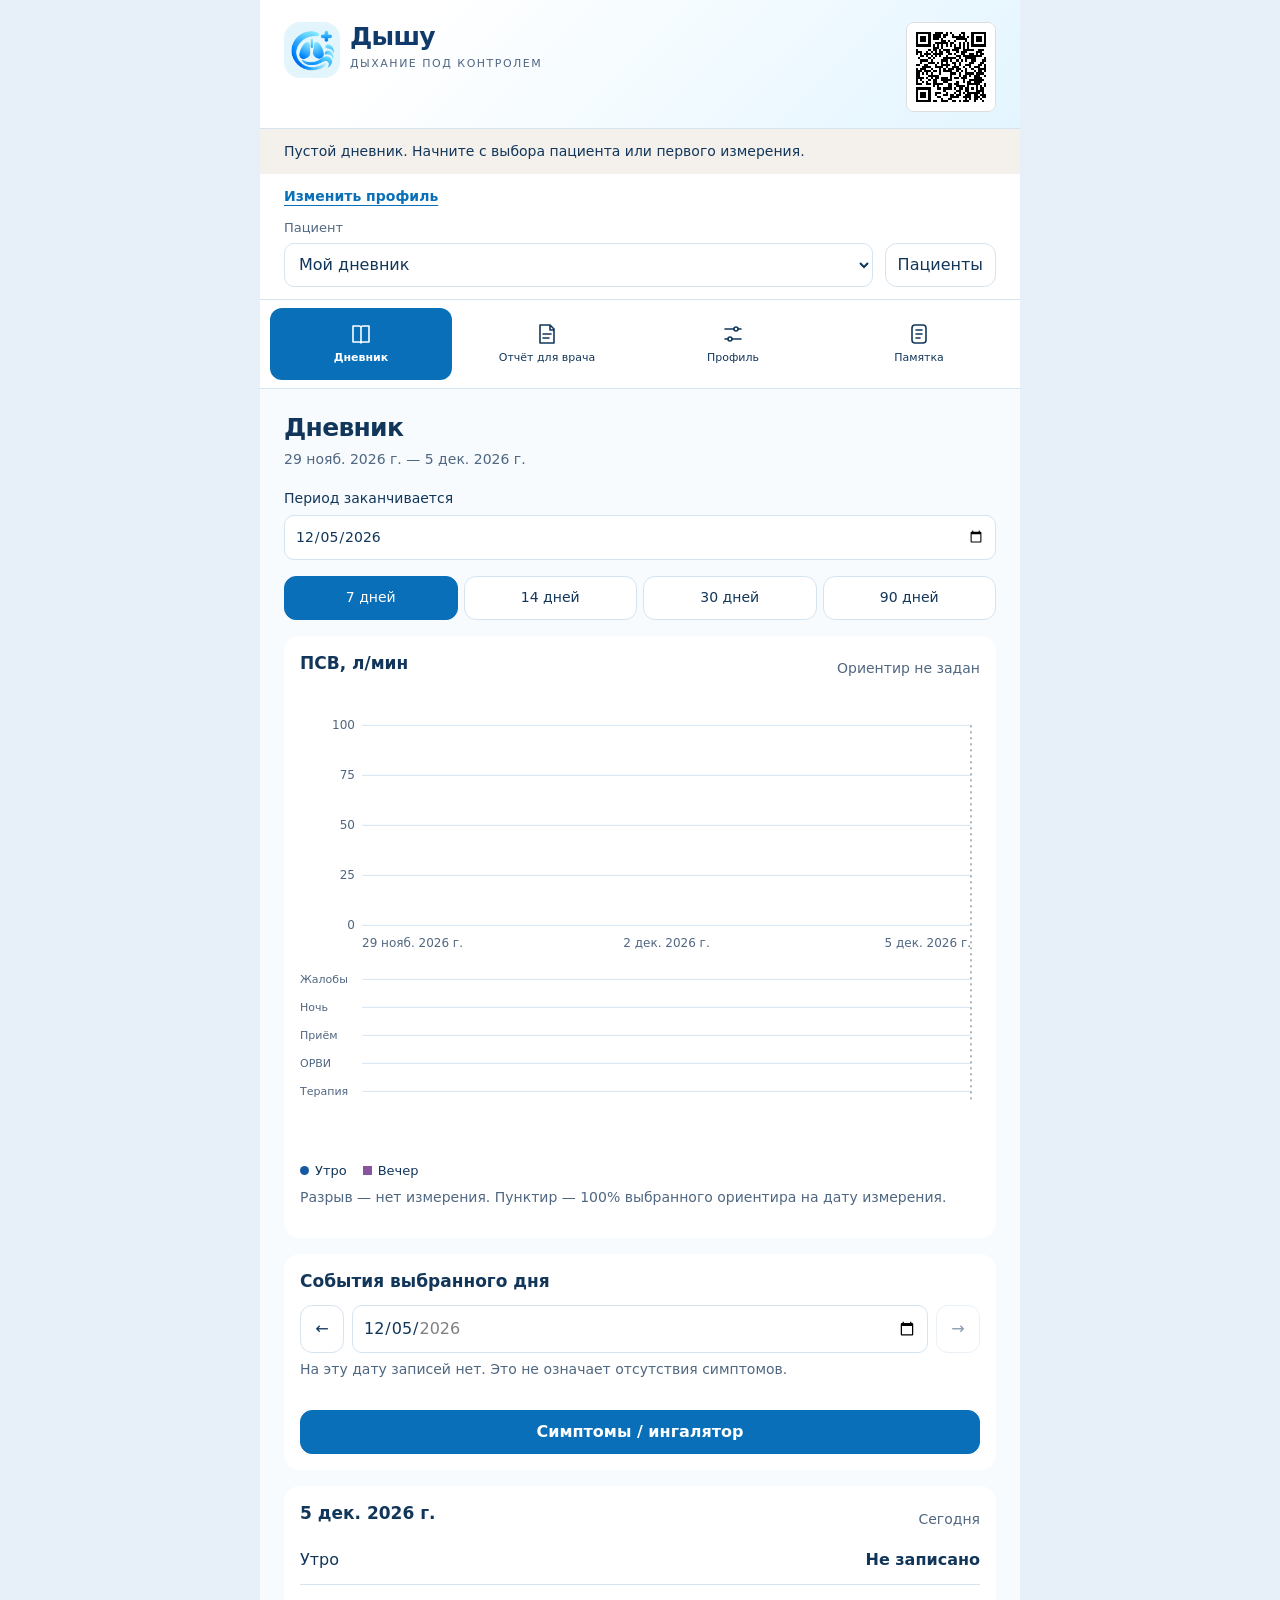
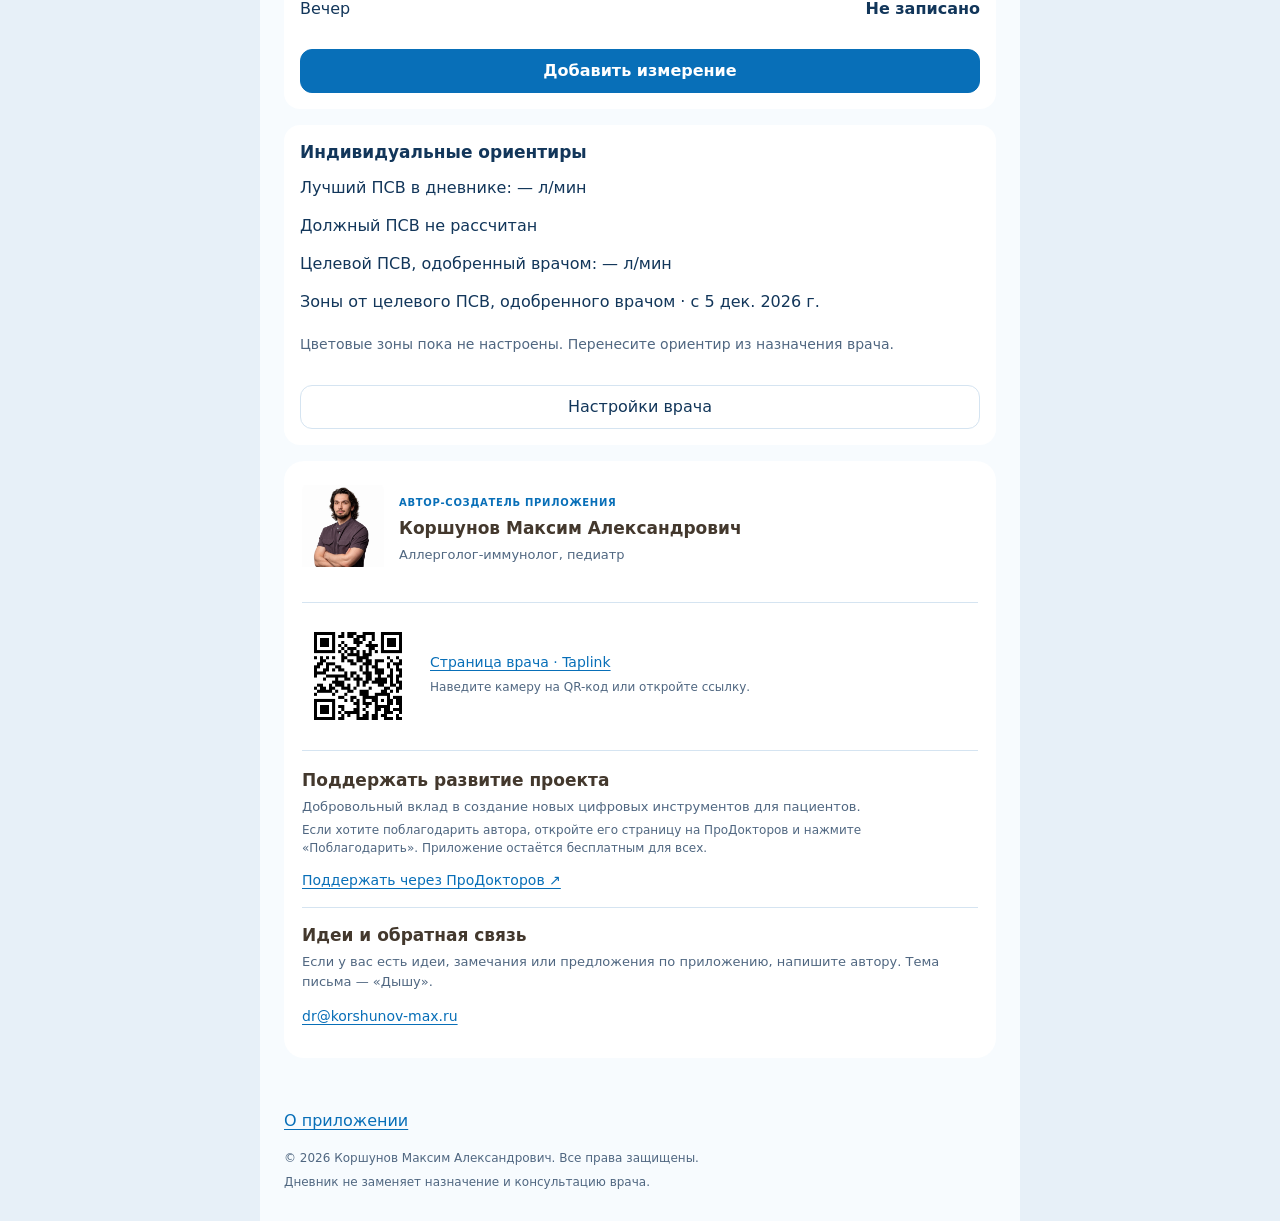
==== commit a7bafe1d: "Унифицировать авторский блок, ссылки и кнопку О приложении" ====
--- a/index.html
+++ b/index.html
@@ -1,4 +1,4 @@
-<!doctype html><html lang="ru"><head><meta charset="utf-8"><meta name="viewport" content="width=device-width,initial-scale=1,viewport-fit=cover"><meta name="theme-color" content="#086fb8"><meta name="color-scheme" content="light"><meta name="apple-mobile-web-app-capable" content="yes"><meta name="apple-mobile-web-app-title" content="Дышу"><meta name="description" content="Личный дневник пикфлоуметрии с графиками и отчётом для врача. Данные на вашем устройстве."><meta http-equiv="Content-Security-Policy" content="default-src 'self'; script-src 'self'; style-src 'self' 'unsafe-inline'; img-src 'self' data:; connect-src 'self'; worker-src 'self'; manifest-src 'self'; object-src 'none'; base-uri 'none'; form-action 'none'"><title>Дышу — дневник пикфлоуметрии</title><link rel="manifest" href="./manifest.webmanifest"><link rel="icon" href="./icon-blue-192.png"><link rel="apple-touch-icon" href="./apple-touch-icon-blue.png"><link rel="stylesheet" href="./app.css"><link rel="stylesheet" href="./family-ui.css"><link rel="stylesheet" href="./family-header.css"></head><body><div id="pf-demo">
+<!doctype html><html lang="ru"><head><meta charset="utf-8"><meta name="viewport" content="width=device-width,initial-scale=1,viewport-fit=cover"><meta name="theme-color" content="#086fb8"><meta name="color-scheme" content="light"><meta name="apple-mobile-web-app-capable" content="yes"><meta name="apple-mobile-web-app-title" content="Дышу"><meta name="description" content="Личный дневник пикфлоуметрии с графиками и отчётом для врача. Данные на вашем устройстве."><meta http-equiv="Content-Security-Policy" content="default-src 'self'; script-src 'self'; style-src 'self' 'unsafe-inline'; img-src 'self' data:; connect-src 'self'; worker-src 'self'; manifest-src 'self'; object-src 'none'; base-uri 'none'; form-action 'none'"><title>Дышу — дневник пикфлоуметрии</title><link rel="manifest" href="./manifest.webmanifest"><link rel="icon" href="./icon-blue-192.png"><link rel="apple-touch-icon" href="./apple-touch-icon-blue.png"><link rel="stylesheet" href="./app.css"><link rel="stylesheet" href="./family-ui.css"><link rel="stylesheet" href="./family-header.css"><link rel="stylesheet" href="./family-author.css"></head><body><div id="pf-demo">
  <div class="pf-stage viz-dotted-background">
   <section class="pf-phone" aria-label="Мобильный дневник пикфлоуметрии">
    <header class="family-header pf-header">
@@ -14,7 +14,7 @@
     <section id="pf-data-panel" hidden><button type="button" id="pf-data-back">← Профиль</button><h2>Данные и установка</h2><div class="family-data" data-app-name="Дышу">
 <section class="family-data-card" data-family-section="device"><h3>Ваш дневник на этом устройстве</h3><p>Ваши записи хранятся только на вашем устройстве — в браузере или установленном приложении. Мы не отправляем их на серверы и не передаём автору приложения. Регистрация не нужна, облачной синхронизации нет. Чтобы перенести дневники на другое устройство, сохраните резервную копию.</p><p data-family-count></p><p data-family-save role="status">Проверяем сохранение…</p><div class="family-data-patient"><label>Пациент, чей дневник нужно удалить<select data-family-delete-patient aria-label="Пациент, чей дневник нужно удалить"></select></label><p class="family-data-note">Удалятся профиль и записи только выбранного пациента. Дневники остальных останутся. Перед удалением рекомендуем скачать резервную копию.</p><button type="button" id="pf-delete-patient" class="family-data-button">Удалить дневник пациента</button></div></section>
 <section class="family-data-card" data-family-section="install"><h3>Установка приложения</h3><div class="family-install-qr"><button type="button" class="family-qr" data-family-qr data-app-name="Дышу" data-app-url="https://maksimkorsunov259-lab.github.io/dyshu-diary/" aria-label="Увеличить QR-код приложения Дышу" title="Открыть приложение на другом телефоне"><img src="./app-qr.svg" width="90" height="90" alt="QR-код приложения Дышу"></button><div><p>Откройте «Дышу» на другом телефоне: наведите камеру на QR-код. Нажмите на код, чтобы увеличить.</p><a href="https://maksimkorsunov259-lab.github.io/dyshu-diary/" target="_blank" rel="noopener noreferrer">Открыть страницу приложения</a></div></div><p data-family-install-help></p><p class="family-data-note" data-family-install-android><strong>Android:</strong> откройте приложение в Chrome → меню ⋮ → «Установить приложение» или «Добавить на главный экран».</p><p class="family-data-note" data-family-install-ios><strong>iPhone и iPad:</strong> откройте приложение в Safari → «Поделиться» → «На экран Домой» → «Добавить».</p><button type="button" id="pf-install" class="family-data-button family-data-primary" hidden>Установить приложение</button><p id="pf-install-status" class="family-data-note" role="status"></p></section>
-<section class="family-data-card" data-family-section="update"><h3>Обновление и работа без интернета</h3><p>Дышу · версия <span id="pf-version">1.1.15</span></p><p id="pf-offline-status" role="status">Подготовка работы без интернета…</p><p class="family-data-note">Для первого открытия нужен интернет. После подготовки дневник доступен без сети; внешние ссылки требуют подключения.</p><button type="button" id="pf-check-update" class="family-data-button">Проверить обновления</button><button type="button" id="pf-update" class="family-data-button family-data-primary" hidden>Обновить приложение</button><p id="pf-update-check-status" role="status"></p></section>
+<section class="family-data-card" data-family-section="update"><h3>Обновление и работа без интернета</h3><p>Дышу · версия <span id="pf-version">1.1.16</span></p><p id="pf-offline-status" role="status">Подготовка работы без интернета…</p><p class="family-data-note">Для первого открытия нужен интернет. После подготовки дневник доступен без сети; внешние ссылки требуют подключения.</p><button type="button" id="pf-check-update" class="family-data-button">Проверить обновления</button><button type="button" id="pf-update" class="family-data-button family-data-primary" hidden>Обновить приложение</button><p id="pf-update-check-status" role="status"></p></section>
 <section class="family-data-card" data-family-section="backup"><h3>Резервная копия и перенос данных</h3><p>Копия содержит дневники всех пациентов. Сохраните её перед сменой устройства, переустановкой приложения или очисткой данных браузера.</p><button type="button" id="pf-backup" class="family-data-button family-data-primary">Скачать резервную копию</button><label class="family-data-file">Восстановить из файла<input type="file" id="pf-import" accept=".json,application/json"></label><div id="pf-import-preview" class="family-data-preview" hidden><p id="pf-import-description"></p><button type="button" id="pf-import-add" class="family-data-button family-data-primary">Добавить пациентов из копии</button><button type="button" id="pf-import-confirm" class="family-data-button">Заменить все данные</button><button type="button" id="pf-import-cancel" class="family-data-button">Отмена</button></div><p id="pf-data-message" role="status"></p><p class="family-data-note">Файл содержит медицинские сведения без шифрования. Храните его в доступном только вам месте. Подходит только копия приложения «Дышу».</p></section>
 
 </div></section>
--- a/family-author.css
+++ b/family-author.css
@@ -0,0 +1,24 @@
+/* Shared author block: preserve each app's colours and original assets. */
+body :is(.pf-author,.em-author,.family-author){--author-ink:var(--pf-ink,var(--em-ink,var(--ink,#43382d)));--author-muted:var(--pf-muted,var(--em-muted,var(--muted,#706557)));--author-accent:var(--pf-accent,var(--em-accent,var(--accent,var(--primary,#9e501b))));--author-line:var(--pf-line,var(--em-line,var(--line,#e4d8c5)));container-type:inline-size;display:block!important;padding:18px!important;margin:16px 0 0!important;border:0!important;border-radius:20px!important;background:#fff!important;color:var(--author-ink)!important;font:400 14px/21px system-ui,sans-serif!important;text-align:left!important}
+body :is(.pf-author,.em-author,.family-author) *{box-sizing:border-box}
+body :is(.pf-author,.em-author,.family-author) h3{font:700 17px/22.95px system-ui,sans-serif!important;letter-spacing:normal!important;overflow-wrap:anywhere;color:var(--author-ink)!important;margin:0 0 5px!important}
+body :is(.pf-author,.em-author,.family-author) p{font:400 13px/19.5px system-ui,sans-serif!important;color:var(--author-muted)!important;margin:5px 0!important}
+body :is(.pf-author,.em-author,.family-author) a{font:400 14px/21px system-ui,sans-serif!important;color:var(--author-accent)!important;text-decoration:underline!important;text-underline-offset:3px;overflow-wrap:anywhere}
+body :is(.pf-author-head,.em-author-head,.family-author-head){display:grid!important;grid-template-columns:82px minmax(0,1fr)!important;align-items:center!important;gap:15px!important;margin:0!important;padding:0!important}
+body :is(.pf-author-photo,.em-author-photo,.family-author-photo){display:block!important;width:82px!important;height:106px!important;object-fit:contain!important;border-radius:14px!important;background:#fff;margin:0!important}
+body :is(.pf-author,.em-author,.family-author) :is(.pf-author-eyebrow,.em-eyebrow,.family-author-eyebrow){font:700 10px/15px system-ui,sans-serif!important;letter-spacing:.7px!important;text-transform:uppercase;color:var(--author-accent)!important;margin:0 0 7px!important}
+body :is(.pf-author-qr,.em-author-qr,.family-author-qr){display:grid!important;grid-template-columns:112px minmax(0,1fr)!important;align-items:center!important;gap:16px!important;padding:17px 0 0!important;margin:17px 0 0!important;border-top:1px solid var(--author-line)!important}
+body :is(.pf-author-qr,.em-author-qr,.family-author-qr) img{display:block!important;width:112px!important;height:112px!important;max-width:none!important;border-radius:6px!important;background:#fff;object-fit:contain}
+body :is(.pf-author,.em-author,.family-author) :is(.pf-author-small,.em-small,.family-author-small){font:400 12px/18px system-ui,sans-serif!important;margin:5px 0!important}
+body :is(.pf-support,.em-support,.family-support){padding:18px 0 0!important;margin:18px 0 0!important;border-top:1px solid var(--author-line)!important}
+body :is(.pf-support-link,.em-support-link,.family-support-link){display:inline-block!important;margin:8px 0 0!important}
+body :is(.pf-author,.em-author,.family-author) .family-feedback{margin:16px 0 0!important;padding:16px 0 0!important;border-top:1px solid var(--author-line)!important}
+body :is(.pf-footer,.em-foot,.app-footer,.family-author-footer){padding:16px 24px 24px!important;text-align:left!important;font:400 12px/18px system-ui,sans-serif!important;color:var(--pf-muted,var(--em-muted,var(--muted,#706557)))!important}
+body :is(.pf-footer,.em-foot,.app-footer,.family-author-footer) p{font:400 12px/18px system-ui,sans-serif!important;margin:6px 0!important}
+body :is(.pf-footer,.em-foot,.app-footer,.family-author-footer) button{display:inline-block!important;min-height:44px!important;padding:6px 0!important;margin:0!important;border:0!important;background:transparent!important;box-shadow:none!important;color:var(--pf-accent,var(--em-accent,var(--accent,var(--primary,#9e501b))))!important;font:400 16px/21.6px system-ui,sans-serif!important;text-decoration:underline!important;text-underline-offset:3px;text-align:left}
+body #author{padding:0 24px!important}
+body #author .family-author-footer{padding-left:0!important;padding-right:0!important}
+@media(max-width:600px){body :is(.pf-footer,.em-foot,.app-footer,.family-author-footer){padding-left:14px!important;padding-right:14px!important}body #author{padding:0 14px!important}}
+@media(max-width:380px){body :is(.pf-author-qr,.em-author-qr,.family-author-qr){grid-template-columns:94px minmax(0,1fr)!important;gap:12px!important}body :is(.pf-author-qr,.em-author-qr,.family-author-qr) img{width:94px!important;height:94px!important}body :is(.pf-author-head,.em-author-head,.family-author-head){gap:12px!important}}
+@container(max-width:240px){body :is(.pf-author-head,.em-author-head,.family-author-head){grid-template-columns:1fr!important;gap:8px!important}}
+@media print{.pf-author,.em-author,.family-author,.pf-footer,.em-foot,.app-footer,.family-author-footer{display:none!important}}
